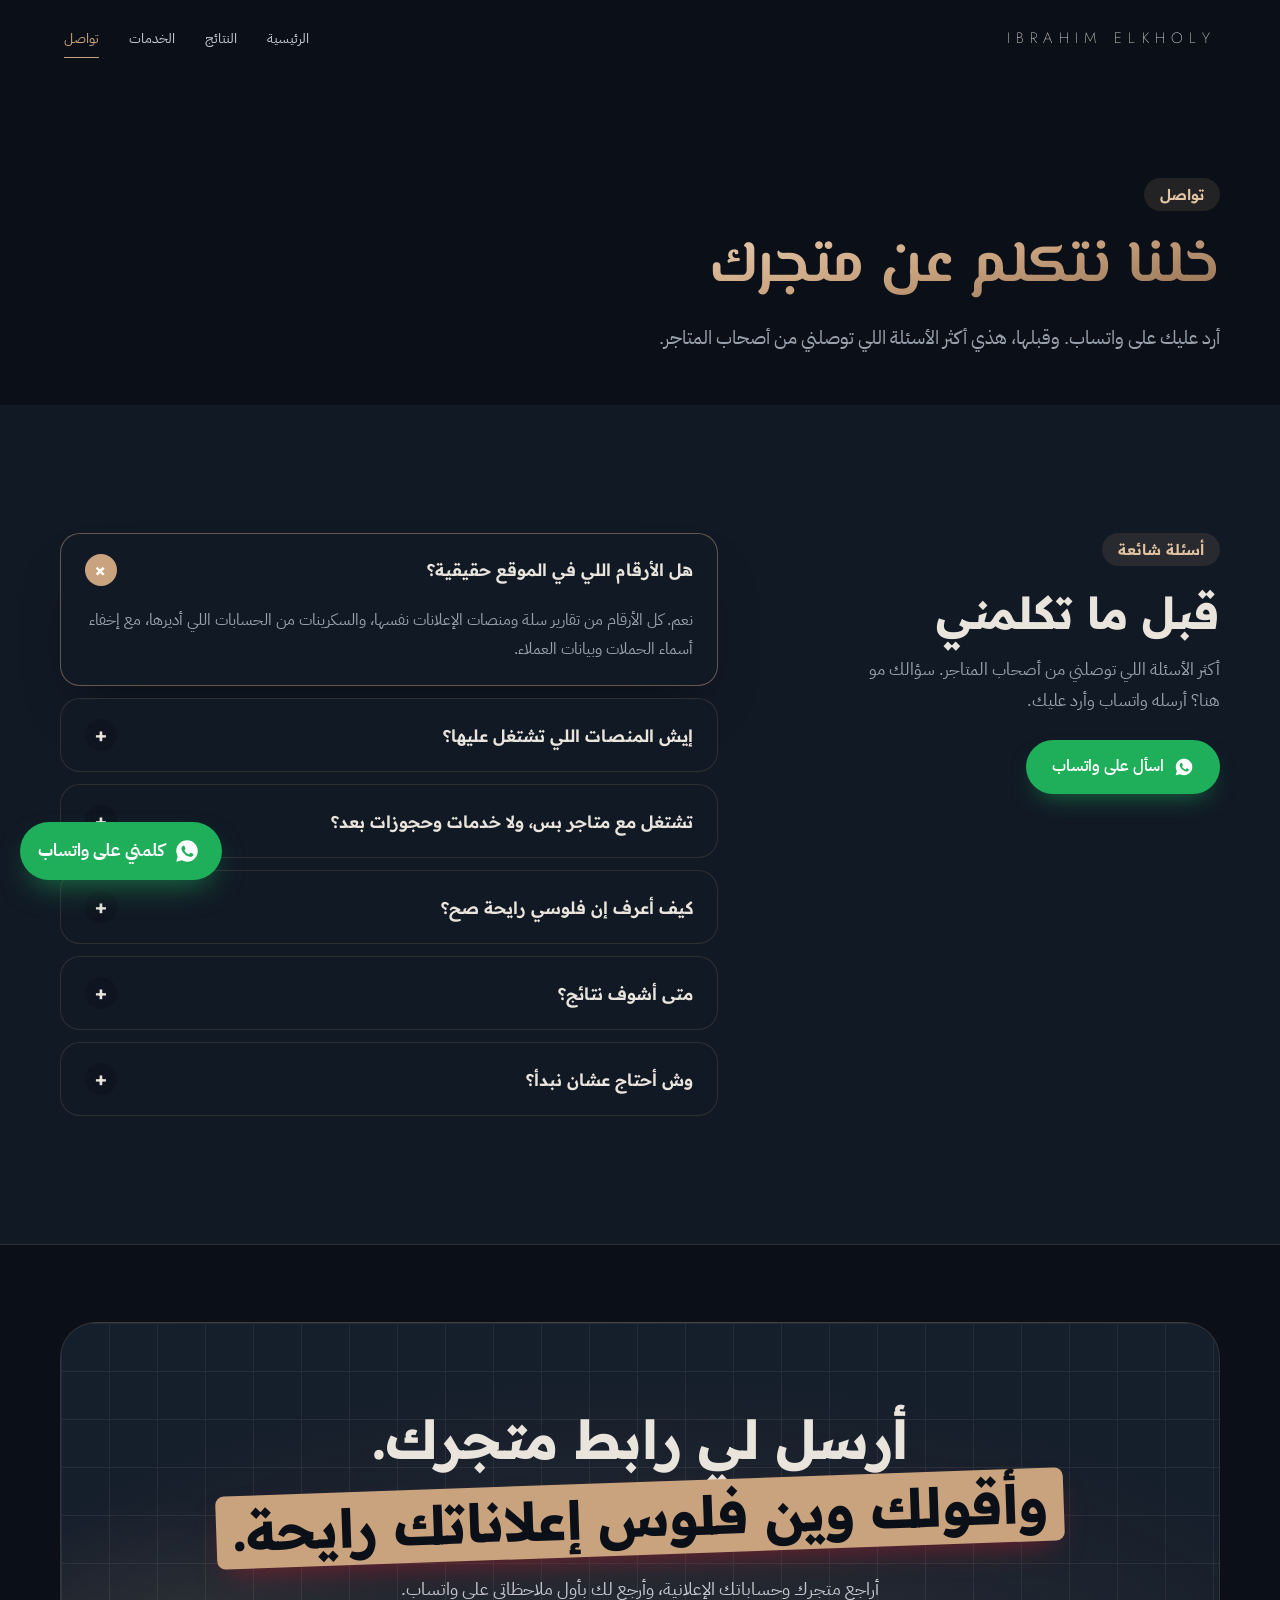
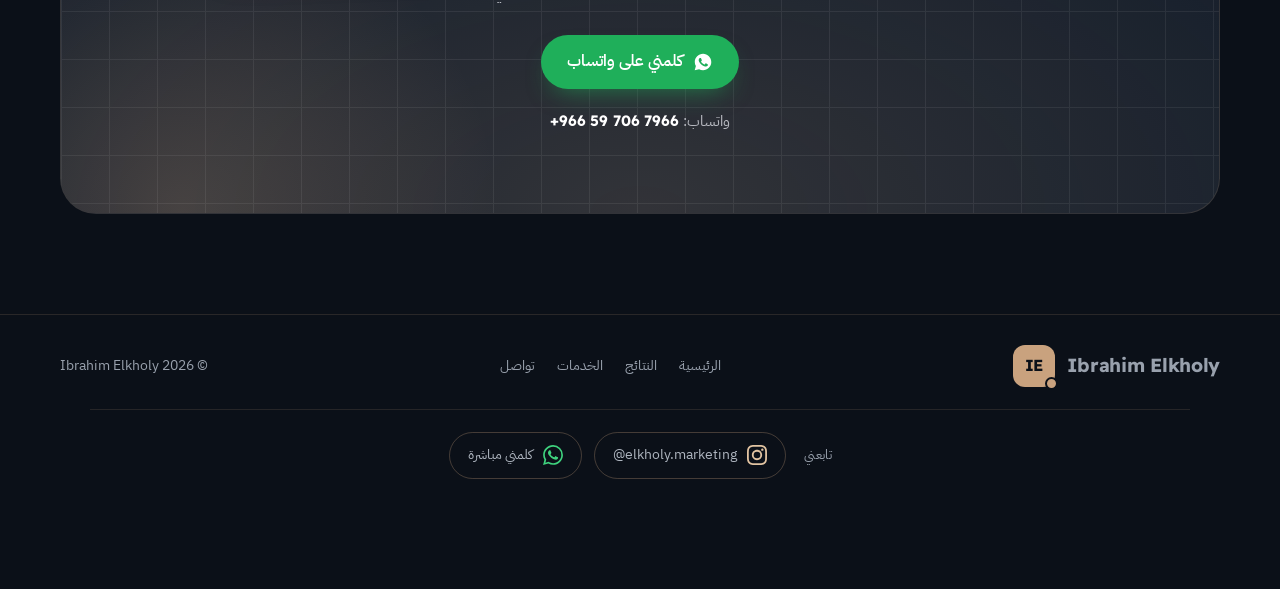
==== contact.html @ 6a3c7918 "Footer: Instagram and WhatsApp icons linking to accounts Co-Authored-By: Claude Opus 5.5 <noreply@an" ====
<!DOCTYPE html>
<html lang="ar" dir="rtl">
<head>
<meta charset="UTF-8">
<meta name="viewport" content="width=device-width, initial-scale=1">
<title>تواصل مع إبراهيم الخولي | مراجعة مجانية لإعلانات متجرك</title>
<meta name="description" content="أرسل رابط متجرك على واتساب، وأرجع لك بمراجعة صريحة لحساباتك الإعلانية: وين فلوسك رايحة ووين الفرصة.">

<link rel="canonical" href="https://www.ibrahimelkholy.com/contact">
<meta property="og:url" content="https://www.ibrahimelkholy.com/contact">
<meta property="og:type" content="website">
<meta property="og:locale" content="ar_SA">
<meta property="og:title" content="تواصل مع إبراهيم الخولي | مراجعة مجانية لإعلانات متجرك">
<meta property="og:description" content="أرسل رابط متجرك على واتساب، وأرجع لك بمراجعة صريحة لحساباتك الإعلانية: وين فلوسك رايحة ووين الفرصة.">
<meta property="og:image" content="https://www.ibrahimelkholy.com/img/og.jpg">
<meta property="og:image:width" content="1200">
<meta property="og:image:height" content="630">
<meta property="og:site_name" content="Ibrahim Elkholy">
<meta name="twitter:card" content="summary_large_image">
<meta name="twitter:image" content="https://www.ibrahimelkholy.com/img/og.jpg">
<script type="application/ld+json">{"@context": "https://schema.org", "@graph": [{"@type": "Person", "@id": "https://www.ibrahimelkholy.com/#person", "name": "إبراهيم الخولي", "alternateName": "Ibrahim Elkholy", "jobTitle": "Growth Director · Media Buyer", "sameAs": ["https://www.instagram.com/elkholy.marketing/"], "url": "https://www.ibrahimelkholy.com/", "image": "https://www.ibrahimelkholy.com/img/og.jpg", "knowsAbout": ["إعلانات سناب شات", "إعلانات جوجل", "إعلانات تيك توك", "إعلانات ميتا", "متاجر سلة", "التجارة الإلكترونية", "ميديا باينج"]}, {"@type": "ProfessionalService", "@id": "https://www.ibrahimelkholy.com/#service", "name": "Ibrahim Elkholy — إدارة إعلانات المتاجر", "url": "https://www.ibrahimelkholy.com/", "image": "https://www.ibrahimelkholy.com/img/og.jpg", "description": "إدارة إعلانات متاجر سلة والمتاجر السعودية على سناب وجوجل وتيك توك وميتا بهدف مبيعات حقيقية.", "areaServed": {"@type": "Country", "name": "Saudi Arabia"}, "founder": {"@id": "https://www.ibrahimelkholy.com/#person"}, "telephone": "+966597067966", "inLanguage": "ar", "hasOfferCatalog": {"@type": "OfferCatalog", "name": "الخدمات", "itemListElement": [{"@type": "Offer", "itemOffered": {"@type": "Service", "name": "إدارة الحملات الإعلانية"}}, {"@type": "Offer", "itemOffered": {"@type": "Service", "name": "صناعة محتوى إعلاني"}}, {"@type": "Offer", "itemOffered": {"@type": "Service", "name": "تتبع وتقارير أسبوعية"}}, {"@type": "Offer", "itemOffered": {"@type": "Service", "name": "متابعة طلبات متجر سلة"}}, {"@type": "Offer", "itemOffered": {"@type": "Service", "name": "CRM وتكرار الشراء"}}]}}]}</script>
<meta name="theme-color" content="#0B1018">
<link rel="icon" href="data:image/svg+xml,%3Csvg xmlns=%27http://www.w3.org/2000/svg%27 viewBox=%270 0 64 64%27%3E%3Crect width=%2764%27 height=%2764%27 rx=%2716%27 fill=%27%23121318%27/%3E%3Ctext x=%2732%27 y=%2742%27 font-family=%27Arial%27 font-weight=%27700%27 font-size=%2728%27 fill=%27%23fff%27 text-anchor=%27middle%27%3EIE%3C/text%3E%3Ccircle cx=%2752%27 cy=%2752%27 r=%276%27 fill=%27%23A61E2B%27/%3E%3C/svg%3E">

<link rel="preconnect" href="https://fonts.googleapis.com">
<link rel="preconnect" href="https://fonts.gstatic.com" crossorigin>
<link href="https://fonts.googleapis.com/css2?family=Jost:wght@200;300&family=El+Messiri:wght@600;700&family=Readex+Pro:wght@400;500;600;700&family=IBM+Plex+Sans+Arabic:wght@400;500;600;700&display=swap" rel="stylesheet">
<link rel="stylesheet" href="assets/site.css?v=3">
<link rel="stylesheet" href="assets/dark.css?v=10">
</head>
<body data-page="contact">
<header id="top">
 <a class="logo" href="index.html"><span class="full">IBRAHIM ELKHOLY</span><span class="short">IE</span></a>
 <nav><a href="index.html">الرئيسية</a><a href="results.html">النتائج</a><a href="services.html">الخدمات</a><a href="contact.html" class="on">تواصل</a></nav>
</header>
<main>
<section class="phd"><div class="wrap"><span class="tag">تواصل</span><h1>خلنا نتكلم عن متجرك</h1><p>أرد عليك على واتساب. وقبلها، هذي أكثر الأسئلة اللي توصلني من أصحاب المتاجر.</p></div></section>
<!-- ================= FAQ ================= -->
<section id="faq" class="alt" style="border-top:0">
  <div class="wrap faq">
    <div class="faq-side rv">
      <span class="tag">أسئلة شائعة</span>
      <h2>قبل ما تكلمني</h2>
      <p>أكثر الأسئلة اللي توصلني من أصحاب المتاجر. سؤالك مو هنا؟ أرسله واتساب وأرد عليك.</p>
      <a class="btn btn-wa wa" href="#"><svg viewBox="0 0 24 24" fill="#fff"><use href="#wa-i"/></svg>اسأل على واتساب</a>
    </div>
    <div class="qs rv">
      <details class="q" open><summary>هل الأرقام اللي في الموقع حقيقية؟<i></i></summary><p>نعم. كل الأرقام من تقارير سلة ومنصات الإعلانات نفسها، والسكرينات من الحسابات اللي أديرها، مع إخفاء أسماء الحملات وبيانات العملاء.</p></details>
      <details class="q"><summary>إيش المنصات اللي تشتغل عليها؟<i></i></summary><p>سناب شات، جوجل، تيك توك، وميتا (فيسبوك وإنستقرام)، مع متاجر سلة. وأوزع الميزانية حسب المنصة اللي تجيب مبيعات لمتجرك فعلًا.</p></details>
      <details class="q"><summary>تشتغل مع متاجر بس، ولا خدمات وحجوزات بعد؟<i></i></summary><p>الاثنين. أغلب شغلي متاجر إلكترونية، وعندي تجربة مع مركز خدمات في الدمام نزلت فيه تكلفة الحجز من 118 لـ 42 ريال.</p></details>
      <details class="q"><summary>كيف أعرف إن فلوسي رايحة صح؟<i></i></summary><p>كل أسبوع يوصلك تقرير بالأرقام: الإنفاق، الطلبات، تكلفة الطلب، والـ ROAS من كل منصة، مع التعديلات اللي بنسويها الأسبوع الجاي.</p></details>
      <details class="q"><summary>متى أشوف نتائج؟<i></i></summary><p>أول الأسابيع للاختبار وجمع البيانات، وبعدها نكبّر اللي يجيب مبيعات. ومن أول أسبوع يوصلك تقرير بالأرقام، فتعرف وين وصلنا بدون ما تنتظر.</p></details>
      <details class="q"><summary>وش أحتاج عشان نبدأ؟<i></i></summary><p>رابط متجرك، وصلاحية على حساباتك الإعلانية لو موجودة. أبدأ بتحليل الوضع الحالي، وبعدها خطة بالأرقام قبل ما نصرف ريال.</p></details>
    </div>
  </div>
</section>

<!-- ================= FINAL CTA ================= -->
<section class="final" id="contact">
  <div class="wrap">
    <div class="cta cta1 rv">
      <h2>أرسل لي رابط متجرك.<br><span class="stk">وأقولك وين فلوس إعلاناتك رايحة.</span></h2>
      <p>أراجع متجرك وحساباتك الإعلانية، وأرجع لك بأول ملاحظاتي على واتساب.</p>
      <div class="cta-row"><a class="btn btn-wa wa" href="#"><svg viewBox="0 0 24 24" fill="#fff"><use href="#wa-i"/></svg>كلمني على واتساب</a></div>
      <p class="ph">واتساب: <b class="num" style="color:#fff">+966 59 706 7966</b></p>
    </div>
  </div>
</section>

</main>


<footer>
  <div class="wrap">
    <a href="index.html" class="logo"><span class="mark">IE</span><span class="wm">Ibrahim Elkholy</span></a>
    <nav><a href="index.html">الرئيسية</a><a href="results.html">النتائج</a><a href="services.html">الخدمات</a><a href="contact.html">تواصل</a></nav>
    <span>© <span id="yr"></span> Ibrahim Elkholy</span>
  </div>
  <div class="soc" aria-label="حساباتي على السوشيال ميديا">
  <span class="soc-t">تابعني</span>
  <a href="https://www.instagram.com/elkholy.marketing/" target="_blank" rel="noopener me" aria-label="إنستجرام @elkholy.marketing"><img class="ico" src="img/icons/ig.svg" alt="" width="20" height="20"><span dir="ltr">@elkholy.marketing</span></a>
  <a href="https://wa.me/966597067966" target="_blank" rel="noopener" aria-label="واتساب"><img class="ico" src="img/icons/wa.svg" alt="" width="20" height="20"><span>كلمني مباشرة</span></a>
 </div>
</footer>

<a class="fab wa" href="#" aria-label="كلمني على واتساب"><svg viewBox="0 0 24 24"><use href="#wa-i"/></svg><span>كلمني على واتساب</span></a>
<div class="lb" id="lb" role="dialog" aria-modal="true"><button class="x" id="lbx" aria-label="إغلاق">×</button><img id="lbi" alt=""><p id="lbc"></p></div>

<svg width="0" height="0" style="position:absolute" aria-hidden="true">
  <symbol id="wa-i" viewBox="0 0 24 24"><path d="M12.04 2C6.58 2 2.13 6.45 2.13 11.91c0 1.75.46 3.45 1.32 4.95L2.05 22l5.25-1.38c1.45.79 3.08 1.21 4.74 1.21 5.46 0 9.91-4.45 9.91-9.91C21.95 6.45 17.5 2 12.04 2zm5.8 14.03c-.24.68-1.42 1.3-1.95 1.35-.5.05-.97.23-3.27-.68-2.77-1.09-4.52-3.92-4.66-4.1-.13-.18-1.11-1.48-1.11-2.82 0-1.34.7-2 .95-2.27.25-.27.54-.34.72-.34h.52c.17 0 .39-.06.61.47.24.56.79 1.93.86 2.07.07.14.11.3.02.48-.09.18-.14.3-.27.46-.14.16-.29.36-.41.48-.14.14-.28.29-.12.56.16.27.71 1.17 1.52 1.9 1.05.93 1.93 1.22 2.2 1.36.27.14.43.11.59-.07.16-.18.68-.79.86-1.07.18-.27.36-.23.61-.14.25.09 1.59.75 1.86.89.27.14.45.2.52.32.07.11.07.66-.17 1.33z"/></symbol>
</svg>

<script src="assets/site.js?v=5"></script>
</body>
</html>
---- assets/site.css ----
/* =========================================================
   الهوية — غيّر الألوان من هنا
   ========================================================= */
:root{
  /* ===== هوية Ibrahim Elkholy =====
     3 ألوان بس: أسود حبري + عاجي + نبيتي (للتمييز فقط)
     خطين بس: Readex Pro للعناوين والأرقام · IBM Plex Sans Arabic للنص */
  --ink:#121318;      /* الأسطح الغامقة والنص */
  --ink-2:#2B2D33;
  --bg:#F6F2EC;       /* العاجي: الخلفية الفاتحة */
  --card:#FFFFFF;
  --soft:#EEE8DF;
  --line:#E4DDD3;
  --muted:#6E6A66;
  --wine:#A61E2B;     /* اللون المميز: أزرار، ستيكر، رقم مهم واحد */
  --wine-2:#831722;
  --wine-soft:#F5E6E7;
  --wine-lt:#E5505D;  /* النبيتي على الخلفيات الغامقة */
  --head:"Readex Pro","IBM Plex Sans Arabic",sans-serif;
  --body:"IBM Plex Sans Arabic",system-ui,sans-serif;
  --disp:var(--head);
  --lat:var(--head);
  --max:1240px; --hh:76px;
  --sh:0 1px 2px rgba(18,19,24,.05),0 18px 40px -20px rgba(18,19,24,.18);
}
*{box-sizing:border-box;margin:0;padding:0}
html{scroll-behavior:smooth;-webkit-text-size-adjust:100%;overflow-x:clip}
body{font-family:var(--body);background:var(--bg);color:var(--ink);font-size:16.5px;line-height:1.85;-webkit-font-smoothing:antialiased}
a{color:inherit;text-decoration:none}
button{font:inherit;color:inherit;cursor:pointer;border:0;background:none}
img{max-width:100%;display:block}
:focus-visible{outline:2px solid var(--wine);outline-offset:3px;border-radius:6px}
.wrap{max-width:var(--max);margin-inline:auto;padding-inline:clamp(18px,4vw,40px)}
.num{font-family:var(--lat);font-weight:700;font-variant-numeric:tabular-nums;letter-spacing:-.01em;direction:ltr;unicode-bidi:isolate}
h1,h2,h3,h4{font-family:var(--head);font-weight:700;letter-spacing:-.3px}
section{padding-block:clamp(80px,10vw,128px)}

/* ---- sticker (Malaz) ---- */
.stk{display:inline-block;font-family:var(--head);font-weight:700;background:var(--wine);color:#fff;padding:0 .3em .06em;border-radius:.16em;transform:rotate(-2deg);box-shadow:0 14px 30px -12px rgba(166,30,43,.65);line-height:1.3}
.tag{display:inline-block;font-family:var(--head);font-weight:600;font-size:15px;line-height:1.4;padding:6px 16px;border-radius:999px;background:var(--wine-soft);color:var(--wine);margin-bottom:18px}
.tag.lt{background:rgba(255,255,255,.1);color:#fff}
.sh{display:flex;justify-content:space-between;align-items:end;gap:24px;flex-wrap:wrap;margin-bottom:clamp(36px,5vw,56px)}
.sh h2{font-size:clamp(28px,4vw,50px);line-height:1.3;max-width:760px}
.sh p{color:var(--muted);max-width:420px}

/* reveal */
.rv{opacity:0;transform:translateY(24px);transition:opacity .8s cubic-bezier(.2,.8,.2,1),transform .8s cubic-bezier(.2,.8,.2,1)}
.rv.in{opacity:1;transform:none}
@media(prefers-reduced-motion:reduce){.rv{opacity:1;transform:none;transition:none}}

/* buttons */
.btn{display:inline-flex;align-items:center;justify-content:center;gap:10px;height:54px;padding:0 26px;border-radius:999px;font-weight:600;font-size:16px;white-space:nowrap;transition:transform .2s,background .2s,box-shadow .2s,border-color .2s}
.btn svg{width:20px;height:20px;flex:none}
.btn-wine{background:var(--wine);color:#fff;box-shadow:0 12px 26px -12px rgba(166,30,43,.7)}
.btn-wine:hover{background:var(--wine-2);transform:translateY(-2px)}
.btn-ghost{border:1.5px solid var(--line);background:var(--card)}
.btn-ghost:hover{border-color:var(--ink)}
.btn-light{background:#fff;color:var(--ink)}
.btn-light:hover{transform:translateY(-2px)}

/* ================= HEADER ================= */
.top{position:fixed;inset:0 0 auto;z-index:50;transition:background .3s,border-color .3s;border-bottom:1px solid transparent}
.top.s{background:rgba(247,244,239,.9);backdrop-filter:blur(14px) saturate(1.4);-webkit-backdrop-filter:blur(14px) saturate(1.4);border-bottom-color:var(--line)}
.top .wrap{height:var(--hh);display:flex;align-items:center;justify-content:space-between;gap:16px}
.logo{display:flex;align-items:center;gap:12px;direction:ltr}
.mark{width:42px;height:42px;border-radius:12px;background:var(--ink);color:#fff;display:grid;place-items:center;font-family:var(--lat);font-weight:700;font-size:16px;letter-spacing:-1px;position:relative}
.mark::after{content:"";position:absolute;width:9px;height:9px;border-radius:50%;background:var(--wine);bottom:-3px;right:-3px;border:2.5px solid var(--bg)}
.wm{font-family:var(--lat);font-weight:700;font-size:19px;line-height:1.1;letter-spacing:-.3px}
.wm small{display:block;font-size:10.5px;font-weight:500;letter-spacing:1.6px;color:var(--muted);text-transform:uppercase;margin-top:4px}
.nav{display:flex;gap:4px;font-size:15px;font-weight:500}
.nav a{padding:8px 16px;border-radius:999px;color:var(--ink-2);transition:background .2s}
.nav a:hover{background:var(--soft)}
.top .btn{height:44px;padding:0 18px;font-size:14.5px}
@media(max-width:900px){.nav{display:none}}
@media(max-width:520px){.wm small{display:none}.top .btn span{display:none}.top .btn{width:44px;padding:0}}

/* ================= HERO ================= */
.hero{position:relative;padding-top:clamp(120px,14vw,160px);padding-bottom:clamp(50px,6vw,72px);overflow:hidden}
.hero::before{content:"";position:absolute;inset:0;z-index:-1;background:radial-gradient(600px 400px at 12% 30%,rgba(166,30,43,.10),transparent 70%),radial-gradient(500px 300px at 90% 0%,rgba(20,22,27,.05),transparent 70%)}
.hero::after{content:"";position:absolute;inset:0;z-index:-1;opacity:.55;background-image:linear-gradient(var(--line) 1px,transparent 1px),linear-gradient(90deg,var(--line) 1px,transparent 1px);background-size:56px 56px;-webkit-mask-image:radial-gradient(ellipse 70% 60% at 50% 30%,#000 30%,transparent 75%);mask-image:radial-gradient(ellipse 70% 60% at 50% 30%,#000 30%,transparent 75%)}
.hgrid{display:grid;grid-template-columns:1.05fr .95fr;gap:clamp(30px,5vw,64px);align-items:center}
@media(max-width:980px){.hgrid{grid-template-columns:1fr}}
.badge{display:inline-flex;align-items:center;gap:10px;padding:7px 16px 7px 12px;border-radius:999px;background:var(--card);border:1px solid var(--line);font-size:14px;font-weight:600;box-shadow:var(--sh)}
.pulse{width:9px;height:9px;border-radius:50%;background:var(--wine);position:relative}
.pulse::after{content:"";position:absolute;inset:-4px;border-radius:50%;background:var(--wine);opacity:.35;animation:pl 1.8s ease-out infinite}
@keyframes pl{from{transform:scale(.5);opacity:.5}to{transform:scale(1.9);opacity:0}}
.hero h1{font-size:clamp(36px,5.4vw,68px);line-height:1.4;margin-top:24px}
.hero h1 .stk{margin:.08em 0}
.lead{font-size:clamp(17px,1.5vw,19px);color:var(--muted);max-width:560px;margin-top:22px}
.lead b{color:var(--ink);font-weight:600}
.cta-row{display:flex;gap:12px;flex-wrap:wrap;margin-top:32px}
.work{display:flex;align-items:center;gap:10px;flex-wrap:wrap;margin-top:30px}
.work > span{font-size:12px;font-weight:700;letter-spacing:1.5px;color:var(--muted)}
.chip{display:inline-flex;align-items:center;gap:8px;padding:5px 12px 5px 6px;border-radius:999px;background:var(--card);border:1px solid var(--line);font-size:13.5px;font-weight:600}
.chip i{width:26px;height:26px;border-radius:50%;display:grid;place-items:center;background:var(--soft);color:var(--ink)}
.hb .chip i{background:rgba(255,255,255,.12);color:#fff}
.chip svg{width:14px;height:14px}

/* hero dashboard */
.dash{position:relative;background:var(--card);border:1px solid var(--line);border-radius:28px;padding:24px;box-shadow:0 40px 80px -40px rgba(20,22,27,.35),0 1px 2px rgba(20,22,27,.05)}
.dash-h{display:flex;justify-content:space-between;align-items:center;gap:10px;margin-bottom:18px}
.dash-h b{font-family:var(--head);font-size:15px;font-weight:600}
.dash-h small{display:block;font-size:12.5px;color:var(--muted);font-weight:400}
.dots{display:flex;gap:6px}.dots i{width:9px;height:9px;border-radius:50%;background:var(--soft)}
.dash-big{display:flex;align-items:baseline;gap:10px;flex-wrap:wrap;margin-bottom:8px}
.dash-big .num{font-size:clamp(38px,4.6vw,54px);font-weight:700;line-height:1}
.dash-big .up{font-size:13px;font-weight:700;color:var(--wine);background:var(--wine-soft);padding:3px 10px;border-radius:999px}
.dash-sub{font-size:13px;color:var(--muted)}
.ybars{display:flex;align-items:flex-end;gap:clamp(6px,1.4vw,14px);height:220px;margin-top:22px;direction:ltr;border-bottom:1px solid var(--line)}
.yb{flex:1;height:100%;display:flex;flex-direction:column;justify-content:flex-end;align-items:center;gap:6px;min-width:0}
.yb .v{font-family:var(--lat);font-size:12px;font-weight:700;color:var(--ink-2)}
.yb .bar{width:100%;max-width:46px;border-radius:9px 9px 3px 3px;background:linear-gradient(180deg,#D9D2C7,#E8E3DA);height:calc((100% - 26px) * var(--h,0));flex:none;transition:height 1.3s cubic-bezier(.2,.8,.2,1)}
.yb.hi .bar{background:linear-gradient(180deg,var(--wine),var(--wine-2))}
.yb.hi .v{color:var(--wine)}
.yb.cur .bar{background:repeating-linear-gradient(135deg,#1F2229 0 6px,#2E323B 6px 12px)}
.ylab{display:flex;gap:clamp(6px,1.4vw,14px);direction:ltr;margin-top:8px}
.ylab span{flex:1;text-align:center;font-family:var(--lat);font-size:12px;color:var(--muted)}
.dash-note{font-size:11.5px;color:var(--muted);margin-top:10px}
.float{position:absolute;background:var(--card);border:1px solid var(--line);border-radius:16px;padding:12px 16px;box-shadow:var(--sh);display:flex;align-items:center;gap:12px;white-space:nowrap}
.float .fi{width:38px;height:38px;border-radius:11px;display:grid;place-items:center;flex:none}
.float b{display:block;font-family:var(--lat);font-size:18px;line-height:1.2;direction:ltr;text-align:right}
.float small{display:block;font-size:12px;color:var(--muted);line-height:1.3}
.f1{top:-22px;left:-26px}.f2{bottom:-44px;right:-22px}
@media(prefers-reduced-motion:no-preference){.f1{animation:fl 6s ease-in-out infinite}.f2{animation:fl 6s 3s ease-in-out infinite}}
@keyframes fl{50%{transform:translateY(-8px)}}
@media(max-width:980px){.f1{left:10px}.f2{right:10px}.hgrid > div:last-child{margin-top:34px;margin-bottom:30px}}
@media(max-width:520px){.float{padding:9px 12px}.float b{font-size:15px}.float .fi{width:32px;height:32px}.f1{top:-30px}}



/* ================= HEADER: floating capsule ================= */
.top{position:fixed;inset:14px 0 auto;z-index:50;padding-inline:clamp(12px,3vw,24px);background:none!important;border:0!important;backdrop-filter:none!important;-webkit-backdrop-filter:none!important;pointer-events:none}
.pnav{pointer-events:auto;max-width:1040px;margin-inline:auto;height:58px;display:flex;align-items:center;justify-content:space-between;gap:12px;padding:0 8px 0 10px;padding-inline-start:16px;border-radius:999px;background:rgba(255,255,255,.78);border:1px solid rgba(228,221,211,.9);backdrop-filter:blur(16px) saturate(1.5);-webkit-backdrop-filter:blur(16px) saturate(1.5);box-shadow:0 1px 2px rgba(18,19,24,.04);transition:box-shadow .3s,background .3s}
.top.s .pnav{background:rgba(255,255,255,.92);box-shadow:0 14px 34px -18px rgba(18,19,24,.28)}
.pnav .mark{width:34px;height:34px;border-radius:10px;font-size:13px}
.pnav .mark::after{width:8px;height:8px;border-color:#fff}
.pnav .wm{font-size:16px}
.pnav .nav{display:flex;gap:2px;font-size:14.5px;font-weight:500;position:relative}
.pnav .nav a{padding:7px 14px;border-radius:999px;color:var(--muted);transition:color .2s,background .2s}
.pnav .nav a:hover{color:var(--ink);background:var(--soft)}
.pnav .nav a.on{color:var(--ink);background:var(--soft)}
.pcta{display:inline-flex;align-items:center;gap:8px;height:42px;padding:0 18px;border-radius:999px;background:var(--ink);color:#fff;font-weight:600;font-size:14.5px;white-space:nowrap;transition:background .2s,transform .2s}
.pcta:hover{background:var(--wine);transform:translateY(-1px)}
.pcta svg{width:18px;height:18px}
@media(max-width:860px){.pnav .nav{display:none}}
@media(max-width:520px){.pnav{height:54px}.pcta span{display:none}.pcta{width:42px;padding:0;justify-content:center}}

/* ================= HERO v7 (proof visual) ================= */
.hx{position:relative;padding-top:calc(var(--hh) + clamp(44px,6vw,84px));padding-bottom:clamp(60px,7vw,90px);overflow:hidden;border-bottom:1px solid var(--line)}
.hx::before{content:"";position:absolute;width:900px;height:900px;border-radius:50%;background:radial-gradient(circle,rgba(166,30,43,.10),transparent 62%);left:-320px;top:-260px;z-index:-1;pointer-events:none}
.hx::after{content:"";position:absolute;inset:0;z-index:-1;opacity:.5;background-image:linear-gradient(var(--line) 1px,transparent 1px),linear-gradient(90deg,var(--line) 1px,transparent 1px);background-size:64px 64px;-webkit-mask-image:radial-gradient(ellipse 60% 55% at 70% 35%,#000 20%,transparent 75%);mask-image:radial-gradient(ellipse 60% 55% at 70% 35%,#000 20%,transparent 75%)}
.hgr{display:grid;grid-template-columns:1.08fr .92fr;gap:clamp(30px,5vw,70px);align-items:center}
@media(max-width:980px){.hgr{grid-template-columns:1fr}}
.hp{display:inline-flex;align-items:center;gap:10px;padding:7px 14px 7px 10px;border-radius:999px;background:var(--card);border:1px solid var(--line);font-size:13.5px;font-weight:600;color:#55585F}
.hx h1{font-size:clamp(34px,4.2vw,56px);line-height:1.22;margin-top:22px;letter-spacing:-1px}
.hx h1 .hl{white-space:nowrap;color:var(--wine);background:linear-gradient(180deg,transparent 64%,rgba(166,30,43,.14) 64%);padding-inline:.06em}
.hld{color:#55585F;font-size:clamp(17px,1.5vw,19px);max-width:540px;margin-top:20px}
.hct{display:flex;gap:12px;flex-wrap:wrap;margin-top:30px}
.hk{display:grid;grid-template-columns:repeat(3,auto);gap:clamp(20px,3vw,40px);margin-top:42px;padding-top:26px;border-top:1px solid var(--line);width:fit-content}
.hk b{display:block;font-size:clamp(26px,2.8vw,36px);line-height:1.1}
.hk > div > span{font-size:13px;color:var(--muted)}
.hk b span{font-size:inherit;color:inherit}
.hk .w{color:var(--wine)}
@media(max-width:520px){.hk{grid-template-columns:repeat(3,1fr);width:100%;gap:12px}.hx h1 .hl{white-space:normal}}
.hst{position:relative;height:540px}
.hcd{position:absolute;background:var(--card);border:1px solid #D9D1C4;border-radius:18px;overflow:hidden;box-shadow:0 30px 60px -30px rgba(21,22,27,.35)}
.hcd .bar{height:30px;display:flex;align-items:center;gap:6px;padding-inline:12px;background:var(--soft);border-bottom:1px solid var(--line)}
.hcd .bar i{width:8px;height:8px;border-radius:50%;background:#D9D1C4}
.hcd .bar span{margin-inline-start:auto;font-size:11px;color:var(--muted);direction:ltr}
.hc1{top:30px;left:0;width:78%;transform:rotate(-3deg)}
.hc1 img{width:100%;aspect-ratio:16/10;object-fit:cover;object-position:top}
.hph{position:absolute;right:2%;top:90px;width:42%;border-radius:34px;background:#15161B;padding:8px;box-shadow:0 40px 70px -30px rgba(21,22,27,.5);transform:rotate(4deg)}
.hph img{border-radius:26px;width:100%;aspect-ratio:9/16;object-fit:cover;object-position:top}
.hch{position:absolute;display:flex;align-items:center;gap:12px;padding:12px 16px;border-radius:16px;background:rgba(255,255,255,.92);border:1px solid var(--line);backdrop-filter:blur(10px);-webkit-backdrop-filter:blur(10px);box-shadow:0 20px 40px -20px rgba(21,22,27,.3);white-space:nowrap;z-index:2}
.hch .ic{width:36px;height:36px;border-radius:10px;display:grid;place-items:center;background:var(--wine)}
.hch .ic svg{width:18px;height:18px}
.hch b{display:block;font-size:19px;line-height:1.15;text-align:right}
.hch small{display:block;font-size:12px;color:var(--muted)}
.hk1{left:-10px;bottom:70px}.hk2{right:-6px;top:14px}
@media(prefers-reduced-motion:no-preference){.hk1{animation:fl 6s ease-in-out infinite}.hk2{animation:fl 6s 3s ease-in-out infinite}}
@media(max-width:980px){.hst{height:460px;max-width:560px;margin-inline:auto;width:100%}}
@media(max-width:520px){.hst{height:380px}.hch{padding:9px 12px}.hch b{font-size:16px}.hk1{left:0;bottom:30px}.hk2{right:0}}

/* ================= HERO (minimal, unused) ================= */
.hm{padding-top:calc(var(--hh) + clamp(70px,10vw,130px));padding-bottom:clamp(60px,8vw,100px);text-align:center;border-bottom:1px solid var(--line)}
.hm .wrap{display:flex;flex-direction:column;align-items:center}
.hm-eye{display:inline-flex;align-items:center;gap:10px;font-size:13.5px;font-weight:600;color:var(--muted);letter-spacing:.3px}
.hm h1{font-size:clamp(40px,6.6vw,92px);line-height:1.32;margin-top:26px;letter-spacing:-1.5px;max-width:1000px}
.hm h1 .stk{margin:.06em 0}
.hm .lead{margin-inline:auto;max-width:600px;margin-top:26px}
.hm .cta-row{justify-content:center;margin-top:34px}
.hm-stats{display:flex;justify-content:center;margin-top:clamp(56px,7vw,84px);border-top:1px solid var(--line);padding-top:28px;width:100%;max-width:820px}
.hm-stats div{flex:1;display:flex;flex-direction:column;gap:2px}
.hm-stats div + div{border-inline-start:1px solid var(--line)}
.hm-stats b{font-size:clamp(24px,2.6vw,34px);line-height:1.2}
.hm-stats span{font-size:13px;color:var(--muted)}
@media(max-width:560px){.hm-stats{flex-wrap:wrap}.hm-stats div{flex:0 0 50%;padding-block:10px}.hm-stats div:nth-child(3){border-inline-start:0}}

/* ================= HERO BANNER (v3, unused) ================= */
.hb{position:relative;min-height:min(100vh,860px);display:flex;align-items:center;background:var(--ink);color:#fff;overflow:hidden;padding-top:calc(var(--hh) + 30px);padding-bottom:110px}
.hb-bg{position:absolute;inset:0;z-index:0}
.hb-bg img{width:100%;height:100%;object-fit:cover;object-position:left center;filter:grayscale(.75) brightness(.78) contrast(1.08);transform:scale(1.04);animation:kb 18s ease-in-out infinite alternate}
@keyframes kb{to{transform:scale(1.08)}}
@media(prefers-reduced-motion:reduce){.hb-bg img{animation:none}}
.hb-bg::before{content:"";position:absolute;inset:0;z-index:1;background:radial-gradient(60% 80% at 15% 40%,rgba(166,30,43,.35),transparent 70%);mix-blend-mode:screen}
.hb-bg::after{content:"";z-index:1;position:absolute;inset:0;background:linear-gradient(to left,rgba(18,19,24,.9) 0%,rgba(18,19,24,.7) 32%,rgba(18,19,24,.15) 58%,rgba(18,19,24,0) 75%),linear-gradient(to top,#121318 0%,rgba(18,19,24,0) 30%)}
.hb .wrap{position:relative;z-index:1;width:100%}
.hb-in{max-width:640px}
.hook{display:inline-flex;align-items:center;gap:10px;padding:8px 16px 8px 12px;border-radius:999px;background:rgba(255,255,255,.08);border:1px solid rgba(255,255,255,.16);font-size:14.5px;font-weight:600;backdrop-filter:blur(8px);-webkit-backdrop-filter:blur(8px)}
.hook i{width:22px;height:22px;border-radius:50%;background:var(--wine);display:grid;place-items:center;font-style:normal;font-size:13px}
.hb h1{font-size:clamp(38px,5.6vw,74px);line-height:1.38;margin-top:22px}

.hb .lead{color:#C9CCD3;max-width:560px}
.hb .lead b{color:#fff}
.hb .btn-ghost{background:rgba(255,255,255,.06);border-color:rgba(255,255,255,.25);color:#fff;backdrop-filter:blur(6px)}
.hb .btn-ghost:hover{border-color:#fff}
.hb .work > span{color:#9EA2AB}
.hb .chip{background:rgba(255,255,255,.07);border-color:rgba(255,255,255,.14);color:#fff}
.glass{position:absolute;z-index:1;display:flex;align-items:center;gap:12px;padding:12px 16px;border-radius:16px;background:rgba(255,255,255,.1);border:1px solid rgba(255,255,255,.2);backdrop-filter:blur(12px);-webkit-backdrop-filter:blur(12px);box-shadow:0 20px 40px -20px rgba(0,0,0,.6);white-space:nowrap}
.glass .fi{width:38px;height:38px;border-radius:11px;display:grid;place-items:center;flex:none}
.glass b{display:block;font-family:var(--lat);font-size:20px;line-height:1.2;direction:ltr;text-align:right}
.glass small{display:block;font-size:12px;color:#C9CCD3;line-height:1.3}
.g1{left:29%;top:24%}.g2{left:25%;bottom:20%}
@media(prefers-reduced-motion:no-preference){.g1{animation:fl 6s ease-in-out infinite}.g2{animation:fl 6s 3s ease-in-out infinite}}
.scrollcue{position:absolute;bottom:26px;left:50%;transform:translateX(-50%);z-index:1;font-size:12px;letter-spacing:2px;color:#9EA2AB;display:flex;flex-direction:column;align-items:center;gap:8px}
.scrollcue span{width:22px;height:36px;border:1.5px solid rgba(255,255,255,.35);border-radius:12px;position:relative}
.scrollcue span::after{content:"";position:absolute;top:7px;left:50%;width:3px;height:7px;border-radius:2px;background:#fff;transform:translateX(-50%);animation:cue 1.8s ease-in-out infinite}
@keyframes cue{50%{transform:translate(-50%,9px);opacity:.3}}
@media(max-width:1100px){.glass{display:none}}
@media(max-width:760px){
  .hb{min-height:auto;padding-top:calc(var(--hh) + 250px);padding-bottom:70px;align-items:flex-end}
  .hb-bg img{object-position:14% center;height:420px;animation:none;transform:none}
  .hb-bg::after{background:linear-gradient(to top,#121318 45%,rgba(18,19,24,.55) 70%,rgba(18,19,24,.15) 100%)}
  .scrollcue{display:none}
}


/* ================= WHY ME + FIT ================= */
.why{display:grid;grid-template-columns:repeat(4,1fr);gap:16px}
@media(max-width:980px){.why{grid-template-columns:1fr 1fr}}
@media(max-width:560px){.why{grid-template-columns:1fr}}
.wcard{padding:28px;border-radius:24px;background:var(--card);border:1px solid var(--line);position:relative;overflow:hidden}
.wcard .wi{width:50px;height:50px;border-radius:14px;display:grid;place-items:center;background:var(--wine-soft);margin-bottom:18px}
.wcard .wi svg{width:24px;height:24px;stroke:var(--wine);fill:none;stroke-width:1.8;stroke-linecap:round;stroke-linejoin:round}
.wcard h3{font-size:19px;margin-bottom:6px}
.wcard p{color:var(--muted);font-size:15px}
.fit{margin-top:22px;border-radius:32px;background:var(--ink);color:#fff;padding:clamp(30px,5vw,60px);display:grid;grid-template-columns:1fr 1.1fr;gap:clamp(24px,5vw,60px);align-items:center;position:relative;overflow:hidden}
.fit::before{content:"";position:absolute;width:460px;height:460px;border-radius:50%;background:radial-gradient(circle,rgba(166,30,43,.45),transparent 65%);right:-160px;top:-200px}
.fit > *{position:relative}
.fit h3{font-family:var(--head);font-weight:700;font-size:clamp(28px,3.2vw,44px);line-height:1.4}
.fit h3 em{font-style:normal;color:var(--wine-lt)}
.fit .q-note{color:#A9ADB6;margin-top:14px;font-size:15px}
.fit ul{list-style:none;display:grid;gap:12px}
.fit li{display:flex;gap:14px;align-items:flex-start;padding:16px 18px;border-radius:16px;background:rgba(255,255,255,.06);border:1px solid rgba(255,255,255,.1);font-size:15.5px}
.fit li::before{content:"✓";flex:none;width:26px;height:26px;border-radius:50%;background:var(--wine);display:grid;place-items:center;font-size:13px;font-weight:700;margin-top:1px}
@media(max-width:900px){.fit{grid-template-columns:1fr}}
.closer{margin-top:40px;text-align:center;font-family:var(--head);font-weight:600;font-size:clamp(20px,2.3vw,28px);line-height:1.5;color:var(--ink-2)}
.closer span{color:var(--wine)}
.alt .closer{color:var(--ink-2)}
/* chapter 1 mini dash */
.mdash{background:var(--bg);border:1px solid var(--line);border-radius:20px;padding:18px 18px 12px;margin-bottom:14px}
.mdash .dash-h{margin-bottom:6px}
.mdash .ybars{height:170px;margin-top:10px}
.collage.mini{grid-template-columns:1fr 1fr}
.collage.mini button{aspect-ratio:16/10}

/* ================= PROOF MARQUEE (In General) ================= */
.mq{direction:ltr;padding-block:28px 34px;overflow:hidden;border-block:1px solid var(--line);background:var(--card)}
.mq-h{display:flex;justify-content:center;align-items:center;gap:10px;font-size:13px;font-weight:700;letter-spacing:1.4px;color:var(--wine);margin-bottom:18px}
.mq-h::before,.mq-h::after{content:"";width:36px;height:1px;background:var(--wine);opacity:.5}
.mq-box{position:relative}
.track{display:flex;gap:16px;direction:ltr;overflow-x:auto;scrollbar-width:none;padding:6px clamp(18px,4vw,40px) 10px}
.track::-webkit-scrollbar{display:none}
.mq-btn{position:absolute;top:50%;transform:translateY(-50%);z-index:2;width:46px;height:46px;border-radius:50%;background:#fff;border:1px solid var(--line);box-shadow:0 10px 24px -12px rgba(18,19,24,.35);display:grid;place-items:center;transition:background .2s,border-color .2s}
.mq-btn svg{width:20px;height:20px;fill:none;stroke:var(--ink);stroke-width:2.2;stroke-linecap:round;stroke-linejoin:round}
.mq-btn:hover{background:var(--wine);border-color:var(--wine)}
.mq-btn:hover svg{stroke:#fff}
.mq-btn.prev{right:clamp(10px,2vw,24px)}
.mq-btn.next{left:clamp(10px,2vw,24px)}
@media(max-width:600px){.mq-btn{width:38px;height:38px}}
@keyframes mq{to{transform:translateX(-50%)}}
@media(prefers-reduced-motion:reduce){.track{animation:none}}
.track button{height:150px;border-radius:14px;overflow:hidden;border:1px solid var(--line);background:#fff;flex:none;cursor:zoom-in;transition:transform .25s}
.track button:hover{transform:translateY(-4px) rotate(-1deg)}
.track img{height:100%;width:auto;filter:grayscale(1) contrast(1.05);opacity:.85;transition:filter .3s,opacity .3s}
.track button:hover img{filter:none;opacity:1}
@media(max-width:600px){.track button{height:110px}}

/* ================= KPI BAND ================= */
.band{background:var(--ink);color:#fff;padding-block:clamp(56px,7vw,84px);position:relative;overflow:hidden}
.band::before{content:"";position:absolute;width:520px;height:520px;border-radius:50%;background:radial-gradient(circle,rgba(166,30,43,.35),transparent 65%);top:-260px;left:-120px}
.band .wrap{position:relative}
.band-h{display:flex;justify-content:space-between;align-items:end;gap:20px;flex-wrap:wrap;margin-bottom:36px}
.band-h h2{font-size:clamp(22px,2.6vw,30px);font-weight:600}
.band-h p{color:#A9ADB6;font-size:14px;max-width:480px}
.kpis{display:grid;grid-template-columns:repeat(4,1fr);border:1px solid rgba(255,255,255,.12);border-radius:24px;overflow:hidden}
.kpis > div{padding:clamp(22px,3vw,34px);position:relative}
.kpis > div + div{border-inline-start:1px solid rgba(255,255,255,.12)}
.kpis .num{font-size:clamp(34px,4.4vw,56px);font-weight:700;line-height:1;display:block;text-align:right}
.kpis .num small{font-size:.38em;font-weight:600;color:#A9ADB6;margin-inline-start:6px}
.kpis .lbl{display:block;margin-top:12px;font-size:15px;color:#D5D7DC;font-weight:500}
.kpis .lbl small{display:block;font-size:12.5px;color:#8E929B;font-weight:400}
.kpis > div:first-child::before{content:"";position:absolute;top:0;inset-inline:clamp(22px,3vw,34px);height:3px;background:var(--wine);border-radius:0 0 3px 3px}
@media(max-width:860px){.kpis{grid-template-columns:1fr 1fr}.kpis > div:nth-child(3){border-inline-start:0}.kpis > div:nth-child(n+3){border-top:1px solid rgba(255,255,255,.12)}}
@media(max-width:520px){.kpis .num small{display:block;margin:6px 0 0;font-size:13px}}

/* ================= STACKED CHAPTERS (In General) ================= */
#results{padding-bottom:40px}
.chaps{position:relative}
.chap{position:sticky;top:calc(var(--hh) + 14px);border-radius:34px;padding:clamp(28px,4vw,52px);margin-bottom:28px;box-shadow:0 -24px 50px -30px rgba(20,22,27,.35);overflow:hidden;transform-origin:center top}
.chap.c1{background:var(--card);border:1px solid var(--line)}
.chap.c2{background:var(--ink);color:#fff}
.chap.c3{background:var(--card);border:1px solid var(--line)}
.chap.c4{background:var(--ink);color:#fff}
.cgrid{display:grid;grid-template-columns:1.1fr 1fr;gap:clamp(24px,4vw,56px);align-items:center}
@media(max-width:980px){.cgrid{grid-template-columns:1fr}}
.c-lbl{display:flex;align-items:center;gap:10px;font-size:12.5px;font-weight:700;letter-spacing:1.4px;opacity:.75;margin-bottom:14px}
.c-lbl b{font-family:var(--lat)}
.chap h3{font-family:var(--head);font-weight:700;font-size:clamp(32px,3.8vw,54px);line-height:1.3;letter-spacing:-.5px}
.chap h3 .num{color:var(--wine)}
.chap.c2 h3 .num,.chap.c4 h3 .num{color:var(--wine-lt)}
.chap .c-sub{font-size:16.5px;margin-top:14px;max-width:560px;opacity:.8}
.c3col{display:grid;grid-template-columns:repeat(3,1fr);gap:18px;margin-top:24px;padding-top:20px;border-top:1px solid currentColor;border-color:rgba(127,127,127,.25)}
.c3col h5{font-family:var(--head);font-size:13px;font-weight:700;letter-spacing:.5px;margin-bottom:4px}
.c3col p{font-size:13.5px;line-height:1.7;opacity:.75}
@media(max-width:640px){.c3col{grid-template-columns:1fr;gap:12px}}
.ckpi{display:grid;grid-template-columns:repeat(4,1fr);gap:10px;margin-top:24px}
.ckpi div{border-radius:16px;padding:14px 16px;background:rgba(127,127,127,.09)}
.chap.c1 .ckpi div,.chap.c3 .ckpi div{background:var(--bg)}
.ckpi .num{display:block;text-align:right;font-size:clamp(22px,2.2vw,30px);font-weight:700;line-height:1.15}
.ckpi .num small{font-size:.5em;font-weight:600;opacity:.65;margin-inline-start:3px}
.ckpi span{display:block;font-size:12.5px;opacity:.7;margin-top:4px;line-height:1.4}
.ckpi div:first-child .num{color:var(--wine)}
.chap.c2 .ckpi div:first-child .num,.chap.c4 .ckpi div:first-child .num{color:var(--wine-lt)}
@media(max-width:640px){.ckpi{grid-template-columns:1fr 1fr}}
.collage{display:grid;grid-template-columns:1fr 1fr;gap:14px}
.collage.one{grid-template-columns:1fr}
.collage button{border-radius:18px;overflow:hidden;background:#fff;aspect-ratio:4/3;cursor:zoom-in;box-shadow:0 18px 30px -18px rgba(0,0,0,.45);transition:transform .3s;border:1px solid rgba(0,0,0,.06)}
.collage button:nth-child(odd){transform:rotate(-1.5deg)}
.collage button:nth-child(even){transform:rotate(1.5deg) translateY(10px)}
.collage button:hover{transform:rotate(0) scale(1.03)}
.collage img{width:100%;height:100%;object-fit:cover;object-position:top}
.collage.two button{aspect-ratio:16/11}
.collage.two{grid-template-columns:1fr}
.c-note{font-size:12.5px;opacity:.6;margin-top:16px;display:flex;align-items:center;gap:6px}
@media(max-width:980px),(max-height:640px){.chap{position:relative;top:auto}}

/* ================= SERVICES (Azzrk + Malaz) ================= */
.alt{background:var(--card);border-block:1px solid var(--line)}
.svcs{display:grid;grid-template-columns:repeat(6,1fr);gap:16px}
.svc{grid-column:span 2;background:var(--bg);border:1px solid var(--line);border-radius:24px;padding:28px;display:flex;flex-direction:column;gap:10px;position:relative;overflow:hidden;transition:transform .3s,box-shadow .3s,border-color .3s}
.svc::before{content:attr(data-n);position:absolute;bottom:-28px;left:10px;font-family:var(--lat);font-weight:700;font-size:130px;line-height:1;color:var(--ink);opacity:.045;pointer-events:none}
.svc:hover{transform:translateY(-6px);border-color:rgba(166,30,43,.45);box-shadow:0 0 0 4px rgba(166,30,43,.07),0 24px 44px -24px rgba(166,30,43,.45)}
.svc .ic{width:52px;height:52px;border-radius:15px;background:var(--card);border:1px solid var(--line);display:grid;place-items:center;margin-bottom:6px}
.svc .ic svg{width:24px;height:24px;stroke:var(--wine);fill:none;stroke-width:1.8;stroke-linecap:round;stroke-linejoin:round}
.svc .go{position:absolute;top:28px;left:28px;width:38px;height:38px;border-radius:50%;display:grid;place-items:center;border:1px solid var(--line);background:var(--card);transition:transform .3s,background .3s}
.svc:hover .go{background:var(--wine);border-color:var(--wine)}.svc:hover .go svg{stroke:#fff}
.svc .go svg{width:18px;height:18px;stroke:var(--ink);fill:none;stroke-width:2;stroke-linecap:round}
.svc:hover .go{transform:rotate(-45deg)}
.svc h3{font-size:20px}
.svc p{color:var(--muted);font-size:15.5px;position:relative}
.svc.wide{grid-column:1/-1;flex-direction:row;align-items:center;gap:22px}.svc.wide .ic{margin:0;flex:none}
@media(max-width:600px){.svc.wide{flex-direction:column;align-items:flex-start}}
.svc.feat{grid-column:span 4;background:var(--ink);border-color:var(--ink);color:#fff;padding:34px}
.svc.feat::before{color:#fff;opacity:.06}
.svc.feat .ic{background:rgba(255,255,255,.08);border-color:rgba(255,255,255,.14)}
.svc.feat .ic svg{stroke:#fff}
.svc.feat h3{font-size:clamp(22px,2.4vw,28px)}
.svc.feat p{color:#C5C8CF;max-width:520px;font-size:16.5px}
.chips{display:flex;flex-wrap:wrap;gap:8px;margin-top:auto;padding-top:14px;position:relative}
.chips span{font-size:13.5px;font-weight:600;padding:6px 14px;border-radius:999px;background:rgba(255,255,255,.08);border:1px solid rgba(255,255,255,.14)}
.chips span b{font-family:var(--lat)}
@media(max-width:980px){.svcs{grid-template-columns:1fr 1fr}.svc{grid-column:span 1}.svc.feat{grid-column:1/-1}}
@media(max-width:600px){.svcs{grid-template-columns:1fr}}

/* ================= PROCESS ================= */
.steps{display:grid;grid-template-columns:repeat(4,1fr);gap:16px}
@media(max-width:900px){.steps{grid-template-columns:1fr 1fr}}
@media(max-width:520px){.steps{grid-template-columns:1fr}}
.step{padding:28px;border-radius:24px;background:var(--card);border:1px solid var(--line)}
.step .n{font-family:var(--lat);font-size:46px;font-weight:700;line-height:1;color:var(--soft);-webkit-text-stroke:1.5px #CFC7BA;margin-bottom:20px;display:block}
.step h3{font-size:21px;margin-bottom:6px}
.step p{color:var(--muted);font-size:15px}
.step:last-child{background:var(--ink);border-color:var(--ink);color:#fff}
.step:last-child .n{color:transparent;-webkit-text-stroke:1.5px var(--wine-lt)}
.step:last-child p{color:#B9BBC2}

/* ================= FAQ (Azzrk) ================= */
.faq{display:grid;grid-template-columns:.8fr 1.2fr;gap:clamp(30px,5vw,70px);align-items:start}
@media(max-width:900px){.faq{grid-template-columns:1fr}}
.faq-side h2{font-size:clamp(28px,3.6vw,44px);line-height:1.3}
.faq-side p{color:var(--muted);margin-top:14px;max-width:380px}
.faq-side .btn{margin-top:24px}
.qs{display:grid;gap:12px}
.q{background:var(--card);border:1px solid var(--line);border-radius:20px;overflow:hidden;transition:border-color .25s,box-shadow .25s}
.q[open]{border-color:rgba(166,30,43,.4);box-shadow:var(--sh)}
.q summary{list-style:none;cursor:pointer;display:flex;justify-content:space-between;align-items:center;gap:16px;padding:20px 24px;font-family:var(--head);font-weight:600;font-size:17px}
.q summary::-webkit-details-marker{display:none}
.q summary i{width:32px;height:32px;border-radius:50%;flex:none;display:grid;place-items:center;background:var(--soft);transition:transform .3s,background .3s}
.q summary i::before{content:"+";font-style:normal;font-size:20px;line-height:1;font-family:var(--lat)}
.q[open] summary i{transform:rotate(45deg);background:var(--wine);color:#fff}
.q p{padding:0 24px 22px;color:var(--muted);font-size:15.5px}

/* ================= FINAL CTA ================= */
.final{padding-block:clamp(40px,6vw,80px) clamp(60px,8vw,100px)}
.cta{position:relative;overflow:hidden;border-radius:36px;background:var(--ink);color:#fff;padding:clamp(40px,6vw,80px);display:grid;grid-template-columns:1.3fr 1fr;gap:40px;align-items:center}
.cta::before{content:"";position:absolute;width:640px;height:640px;border-radius:50%;background:radial-gradient(circle,rgba(166,30,43,.55),transparent 65%);left:-200px;bottom:-320px}
.cta::after{content:"";position:absolute;inset:0;opacity:.07;background-image:linear-gradient(#fff 1px,transparent 1px),linear-gradient(90deg,#fff 1px,transparent 1px);background-size:48px 48px}
.cta > *{position:relative;z-index:1}
.cta h2{font-size:clamp(32px,4.6vw,58px);line-height:1.35}

.cta p{color:#C5C8CF;font-size:18px;margin-top:16px;max-width:520px}
.cta .cta-row{margin-top:30px}
.cta-side{display:grid;gap:12px}
.cta-side div{display:flex;justify-content:space-between;align-items:center;gap:14px;padding:18px 22px;border-radius:18px;background:rgba(255,255,255,.06);border:1px solid rgba(255,255,255,.12)}
.cta-side span{color:#C5C8CF;font-size:14.5px}
.cta-side b{font-family:var(--lat);font-size:24px;font-weight:700}
@media(max-width:900px){.cta{grid-template-columns:1fr}}

footer{padding-block:30px 110px;border-top:1px solid var(--line);font-size:14px;color:var(--muted)}
footer .wrap{display:flex;justify-content:space-between;align-items:center;gap:16px;flex-wrap:wrap}
footer nav{display:flex;gap:22px}
footer nav a:hover{color:var(--ink)}

.fab{position:fixed;bottom:20px;left:20px;z-index:60;height:58px;padding:0 22px 0 18px;border-radius:999px;background:var(--wine);color:#fff;display:flex;align-items:center;gap:10px;font-weight:700;box-shadow:0 14px 30px -10px rgba(166,30,43,.65);transition:transform .2s,background .2s}
.fab:hover{background:var(--wine-2);transform:translateY(-2px)}
.fab svg{width:26px;height:26px;fill:#fff}
@media(max-width:560px){.fab{left:12px;right:12px;bottom:12px;justify-content:center;border-radius:16px;height:54px}}

.lb{position:fixed;inset:0;z-index:100;background:rgba(20,22,27,.9);backdrop-filter:blur(6px);display:none;align-items:center;justify-content:center;padding:20px;flex-direction:column;gap:14px}
.lb.on{display:flex}
.lb img{max-width:min(1200px,100%);max-height:80vh;border-radius:14px;background:#fff;box-shadow:0 30px 80px -20px #000}
.lb p{color:#E3E5E9;font-size:15px;text-align:center}
.lb .x{position:absolute;top:16px;right:16px;width:46px;height:46px;border-radius:50%;background:#fff;color:var(--ink);font-size:24px;line-height:1}

/* ===== WhatsApp green buttons ===== */
:root{--wa-g:#1FAF5A;--wa-g2:#18964C}
.btn-wa{background:var(--wa-g);color:#fff;box-shadow:0 12px 26px -12px rgba(31,175,90,.65)}
.btn-wa:hover{background:var(--wa-g2);transform:translateY(-2px)}
.pcta{background:var(--wa-g)!important}
.pcta:hover{background:var(--wa-g2)!important}
.fab{background:var(--wa-g)!important;box-shadow:0 14px 30px -10px rgba(31,175,90,.6)!important}
.fab:hover{background:var(--wa-g2)!important}

/* ===== chapter: big number + full story ===== */
.c-head{display:flex;align-items:center;gap:16px;margin-bottom:10px}
.c-no{font-family:var(--head);font-weight:700;font-size:clamp(60px,7vw,108px);line-height:.9;color:var(--wine);letter-spacing:-3px;direction:ltr}
.chap.c2 .c-no,.chap.c4 .c-no{color:var(--wine-lt)}
.c-head .c-lbl{margin:0;padding-inline-start:16px;border-inline-start:2px solid currentColor;border-color:rgba(127,127,127,.35);font-size:13px;letter-spacing:.3px;line-height:1.6;max-width:260px}
.cstory{display:grid;grid-template-columns:1fr 1.35fr 1fr;gap:clamp(18px,2.6vw,34px);margin-top:clamp(26px,3vw,40px);padding-top:clamp(22px,3vw,32px);border-top:1px solid rgba(127,127,127,.25)}
.cstory h5{display:flex;align-items:center;gap:10px;font-family:var(--head);font-size:17px;font-weight:700;margin-bottom:10px}
.cstory h5 i{width:28px;height:28px;border-radius:50%;display:grid;place-items:center;font-style:normal;font-size:13px;border:1.5px solid currentColor}
.cstory .cs3 h5 i{background:var(--wine);border-color:var(--wine);color:#fff}
.cstory p,.cstory li{font-size:15.5px;line-height:1.85;opacity:.85}
.cstory ul{list-style:none;display:grid;gap:8px}
.cstory li{position:relative;padding-inline-start:18px}
.cstory li::before{content:"";position:absolute;right:0;top:.75em;width:7px;height:7px;border-radius:50%;background:var(--wine)}
.chap.c2 .cstory li::before,.chap.c4 .cstory li::before{background:var(--wine-lt)}
.cstory .cs3{background:rgba(127,127,127,.08);border-radius:18px;padding:18px 20px}
.chap.c1 .cstory .cs3,.chap.c3 .cstory .cs3{background:var(--wine-soft)}
.cstory .cs3 p{opacity:1;font-weight:500}
@media(max-width:980px){.cstory{grid-template-columns:1fr}}

/* ===== cleanup v8: unified cards ===== */
.steps4,.sv4{display:grid;gap:16px}
.steps4{grid-template-columns:repeat(4,1fr)}
.sv4{grid-template-columns:repeat(6,1fr)}
.sv4 .s4{grid-column:span 2}
.sv4 .s4:nth-child(-n+2){grid-column:span 3}
@media(max-width:980px){.sv4{grid-template-columns:1fr 1fr}.sv4 .s4,.sv4 .s4:nth-child(-n+2){grid-column:span 1}.sv4 .s4:last-child{grid-column:1/-1}}
@media(max-width:980px){.steps4{grid-template-columns:1fr 1fr}}
@media(max-width:600px){.steps4,.sv4{grid-template-columns:1fr}.sv4 .s4,.sv4 .s4:nth-child(-n+2),.sv4 .s4:last-child{grid-column:auto}}
.st4,.s4{background:var(--card);border:1px solid var(--line);border-radius:24px;padding:clamp(22px,2.4vw,30px);transition:border-color .25s,transform .25s}
.st4:hover,.s4:hover{border-color:rgba(166,30,43,.35);transform:translateY(-3px)}
.n4{display:block;font-family:var(--head);font-weight:700;font-size:clamp(34px,3.4vw,46px);line-height:1;color:var(--wine);letter-spacing:-1.5px;margin-bottom:16px;direction:ltr;text-align:right}
.st4 h3,.s4 h3{font-size:clamp(18px,1.6vw,21px);margin-bottom:6px}
.st4 p,.s4 p{color:var(--muted);font-size:15.5px}
.alt .s4{background:var(--bg)}
.cta1{display:block!important;text-align:center}
.cta1 h2{font-size:clamp(30px,4.2vw,54px);line-height:1.45;max-width:900px;margin-inline:auto}
.cta1 p{margin-inline:auto}
.cta1 .cta-row{justify-content:center}
.cta1 .ph{font-size:15px;margin-top:18px;color:#B9BBC2}

/* ===== store cards: readable shots + mobile story ===== */
.collage button,.collage button:nth-child(odd),.collage button:nth-child(even){transform:none;aspect-ratio:16/10;background:#fff}
.collage button:hover{transform:translateY(-3px)}
.collage img{object-fit:contain;object-position:center;background:#fff}
.collage.mini button{aspect-ratio:16/10}
.story-btn{display:none}
@media(max-width:760px){
  .story-btn{display:flex;justify-content:space-between;align-items:center;gap:10px;width:100%;margin-top:22px;padding:14px 18px;border-radius:14px;border:1px solid rgba(127,127,127,.3);font-weight:600;font-size:14.5px;text-align:start}
  .chap.c2 .story-btn,.chap.c4 .story-btn{color:#fff}
  .story-btn span{transition:transform .3s}
  .chap.open .story-btn span{transform:rotate(180deg)}
  .chap .cstory{display:none}
  .chap.open .cstory{display:grid}
  .collage{grid-template-columns:1fr 1fr!important}
  .collage button:nth-child(n+3){display:none}
  .mdash .ybars{height:150px}
}

/* stacked cards: reading pause before next card covers */
@media(min-width:981px) and (min-height:641px){.chap:not(:last-child){margin-bottom:22vh}}

/* ===== multi-page additions ===== */
.phd{padding-top:calc(var(--hh) + clamp(60px,8vw,110px));padding-bottom:clamp(30px,4vw,50px)}
.phd h1{font-size:clamp(34px,4.6vw,60px);line-height:1.3;max-width:820px}
.phd p{color:var(--muted);font-size:clamp(17px,1.5vw,19px);max-width:620px;margin-top:14px}
.about2{border-top:1px solid var(--line);background:var(--card)}
.a2{display:grid;grid-template-columns:.9fr 1.1fr;gap:clamp(30px,5vw,70px);align-items:start}
@media(max-width:900px){.a2{grid-template-columns:1fr}}
.a2 h2{font-size:clamp(30px,3.6vw,46px);line-height:1.35}
.a2 h2 em{font-style:normal;color:var(--wine)}
.a2-r p{font-size:clamp(17px,1.5vw,19px);color:#45474E;line-height:1.95}
.a2-r p+p{margin-top:16px}
.a2-r p b{color:var(--ink);font-weight:600}
.a2-f{list-style:none;display:grid;grid-template-columns:1fr 1fr;gap:12px;margin-top:28px}
.a2-f li{background:var(--bg);border:1px solid var(--line);border-radius:18px;padding:16px 18px}
.a2-f b{display:block;font-family:var(--head);font-size:24px;color:var(--wine);line-height:1.2}
.a2-f span{font-size:14px;color:var(--muted)}
@media(max-width:520px){.a2-f{grid-template-columns:1fr}}
.tz{display:grid;grid-template-columns:repeat(4,1fr);gap:16px}
@media(max-width:980px){.tz{grid-template-columns:1fr 1fr}}
@media(max-width:560px){.tz{grid-template-columns:1fr}}
.tzc{display:flex;flex-direction:column;gap:6px;background:var(--card);border:1px solid var(--line);border-radius:24px;padding:24px;transition:transform .25s,border-color .25s}
.tzc:hover{transform:translateY(-4px);border-color:rgba(166,30,43,.4)}
.tzc .tn{font-family:var(--head);font-size:13px;font-weight:700;color:var(--muted)}
.tzc .tb{font-family:var(--head);font-weight:700;font-size:clamp(36px,3.6vw,50px);line-height:1.1;color:var(--wine);direction:ltr;text-align:right;margin-top:10px}
.tzc .tt{font-family:var(--head);font-weight:600;font-size:17px}
.tzc .td{color:var(--muted);font-size:14.5px}
.tzc .tm{margin-top:auto;padding-top:14px;font-weight:600;font-size:14px;color:var(--ink)}
.tzc.dk{background:var(--ink);border-color:var(--ink);color:#fff}.tzc.dk .tb{color:var(--wine-lt)}.tzc.dk .td,.tzc.dk .tn{color:#9EA2AB}.tzc.dk .tm{color:#fff}
.sh .btn{height:46px}

.a2-role{display:inline-block;font-family:var(--head);font-size:.62em;font-weight:600;letter-spacing:.5px;direction:ltr;color:#fff;background:var(--ink);padding:.12em .55em;border-radius:10px;margin:.25em 0 .2em}
.a2-sig{margin-top:16px;color:var(--muted);font-size:15px}
.a2-f li b{font-size:clamp(18px,1.8vw,24px)}
---- assets/dark.css ----
/* ===== الستايل الغامق للصفحات الداخلية (نفس هوية الرئيسية) ===== */
:root{
  --bg:#0B1018;--card:#111925;--soft:#0F1520;--line:rgba(201,162,126,.16);
  --ink:#E9E4DC;--ink-2:#C5CBD3;--muted:#99A1AD;
  --wine:#C9A27E;--wine-2:#A9835F;--wine-soft:rgba(201,162,126,.12);--wine-lt:#E2C4A2;
  --gold:#C9A27E;--gold2:#E2C4A2;--surf:#151E2B;
  --sh:0 30px 60px -30px rgba(0,0,0,.6);
}
body{background:var(--bg);color:var(--ink)}
/* header */
header#top{position:fixed;inset:0 0 auto;z-index:50;display:flex;align-items:center;justify-content:space-between;padding:22px 5vw;transition:.4s;background:transparent;height:auto}
header#top.s{background:rgba(11,16,24,.85);backdrop-filter:blur(12px);padding:14px 5vw;border-bottom:1px solid rgba(201,162,126,.12)}
header#top .logo{font-family:Jost,sans-serif;font-weight:200;letter-spacing:.42em;font-size:15px;direction:ltr;color:var(--ink)}
header#top .logo .short{display:none;letter-spacing:.2em}
header#top nav{display:flex;gap:30px;font-size:14px;color:#C5CBD3}
header#top nav a{position:relative;padding:4px 0}
header#top nav a.on{color:var(--gold)}
header#top nav a.on::after{content:"";position:absolute;inset:auto 0 -2px;height:1px;background:var(--gold)}
header#top nav a:hover{color:var(--gold2)}
@media(max-width:860px){header#top nav{gap:14px;font-size:12.5px}header#top .logo .full{display:none}header#top .logo .short{display:inline}}
/* titles */
.phd h1,.sh h2,h2,h3{color:var(--ink)}
.phd h1{font-family:"El Messiri",serif;font-weight:700;background:linear-gradient(170deg,#F4DFC4 10%,#C9A27E 60%,#8C6A4C 100%);-webkit-background-clip:text;background-clip:text;color:transparent}
.tag{background:var(--wine-soft);color:var(--gold2)}
.stk{color:#0B1018}
.btn-wine{color:#0B1018}
/* dark surfaces that used --ink as background */
.fit,.cta,.band,.chap.c2,.chap.c4,.svc.feat,.step:last-child,.tzc.dk{background:var(--surf)!important;color:var(--ink)!important;border:1px solid var(--line)!important}
.chap.c1,.chap.c3{background:var(--card)!important}
.cta{background:radial-gradient(70% 90% at 50% 100%,rgba(201,162,126,.16),transparent),var(--surf)!important}
.mark,.a2-role{background:var(--gold);color:#0B1018}
.lb .x{color:#0B1018}
.mq-btn{background:var(--card);color:var(--ink)}
.q summary{color:var(--ink)}
.collage button,.track button{border-color:rgba(255,255,255,.08)}
.cstory .cs3 h5 i{color:#0B1018}
.fit::before,.band::before,.cta::before{background:radial-gradient(circle,rgba(201,162,126,.22),transparent 70%)!important}
.q[open],.st4:hover,.s4:hover,.tzc:hover,.svc:hover{border-color:rgba(201,162,126,.45)!important}
.btn-wine{box-shadow:0 12px 26px -12px rgba(201,162,126,.6)}

/* social accounts */
footer .soc{display:flex;justify-content:center;align-items:center;flex-wrap:wrap;gap:12px;margin:0 auto 22px;padding-bottom:22px;border-bottom:1px solid rgba(201,162,126,.14);max-width:1100px}
footer .soc-t{font-size:13px;color:var(--mute,#99A1AD);margin-left:6px}
footer .soc a{display:inline-flex;align-items:center;gap:10px;padding:10px 18px;border:1px solid rgba(201,162,126,.3);border-radius:40px;color:#E9E4DC;font-size:13.5px;transition:.3s;text-decoration:none}
footer .soc a b{font-family:Jost,sans-serif;font-weight:400;letter-spacing:.06em;color:#E2C4A2}
footer .soc a span{color:#AEB5BF}
footer .soc a:hover{border-color:#C9A27E;background:rgba(201,162,126,.08);transform:translateY(-2px)}

footer .wrap + .soc{border-bottom:0;border-top:1px solid rgba(201,162,126,.14);padding:22px 5vw 0;margin:22px auto 0}

footer .soc .ico{width:20px;height:20px;flex:none;display:block}
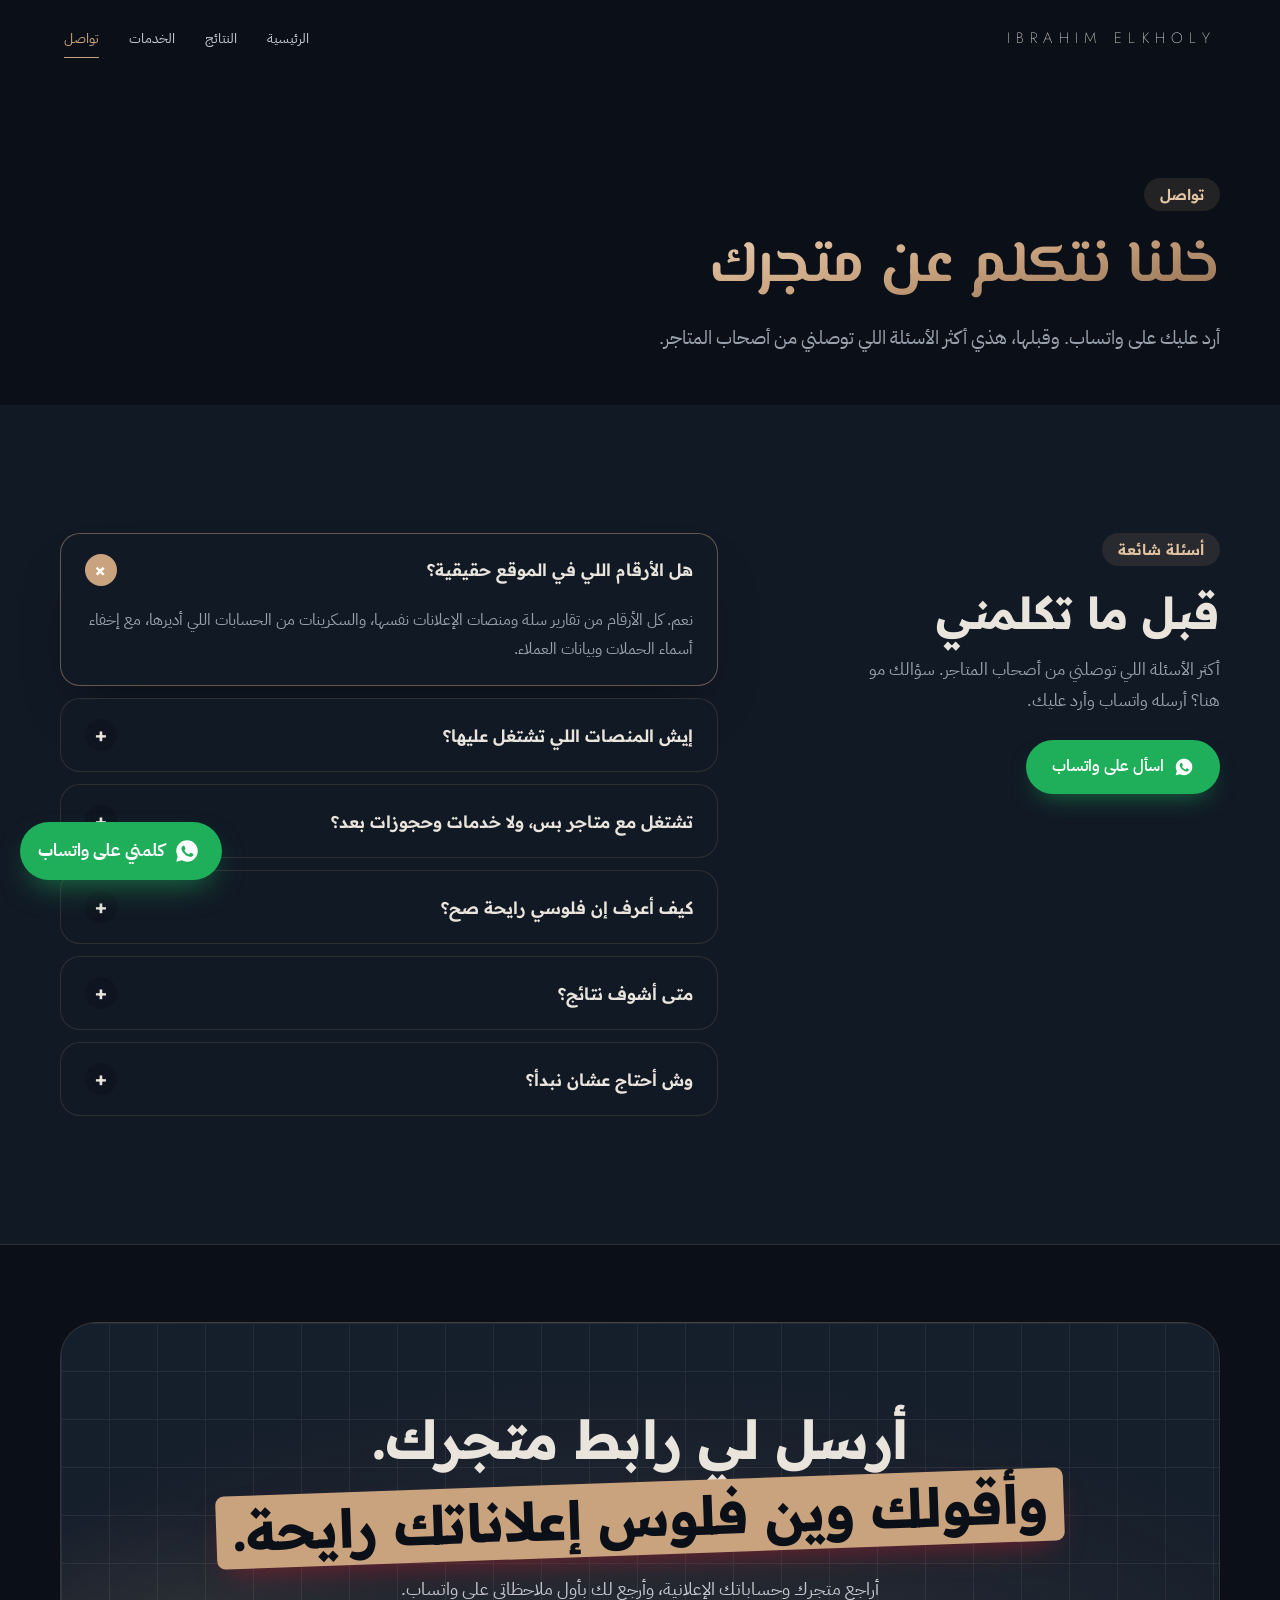
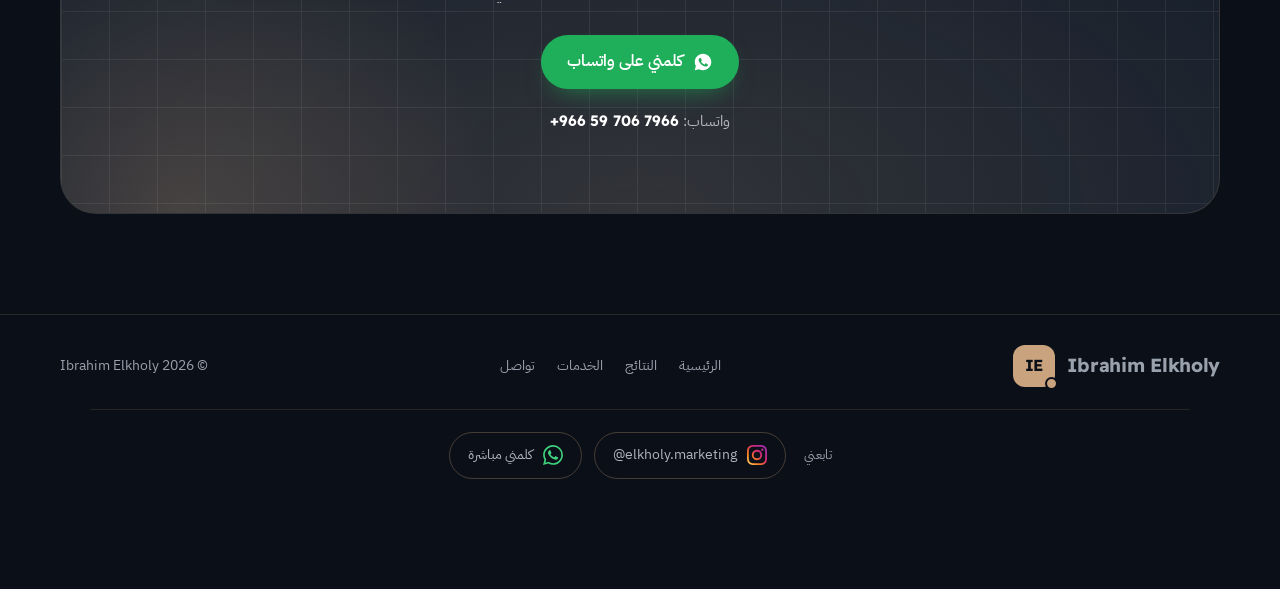
==== commit ad163690: "Instagram icon in brand gradient Co-Authored-By: Claude Opus 5.5 <noreply@anthropic.com> Claude-Sess" ====
--- a/contact.html
+++ b/contact.html
@@ -78,7 +78,7 @@
   </div>
   <div class="soc" aria-label="حساباتي على السوشيال ميديا">
   <span class="soc-t">تابعني</span>
-  <a href="https://www.instagram.com/elkholy.marketing/" target="_blank" rel="noopener me" aria-label="إنستجرام @elkholy.marketing"><img class="ico" src="img/icons/ig.svg" alt="" width="20" height="20"><span dir="ltr">@elkholy.marketing</span></a>
+  <a href="https://www.instagram.com/elkholy.marketing/" target="_blank" rel="noopener me" aria-label="إنستجرام @elkholy.marketing"><img class="ico" src="img/icons/ig.svg?v=2" alt="" width="20" height="20"><span dir="ltr">@elkholy.marketing</span></a>
   <a href="https://wa.me/966597067966" target="_blank" rel="noopener" aria-label="واتساب"><img class="ico" src="img/icons/wa.svg" alt="" width="20" height="20"><span>كلمني مباشرة</span></a>
  </div>
 </footer>
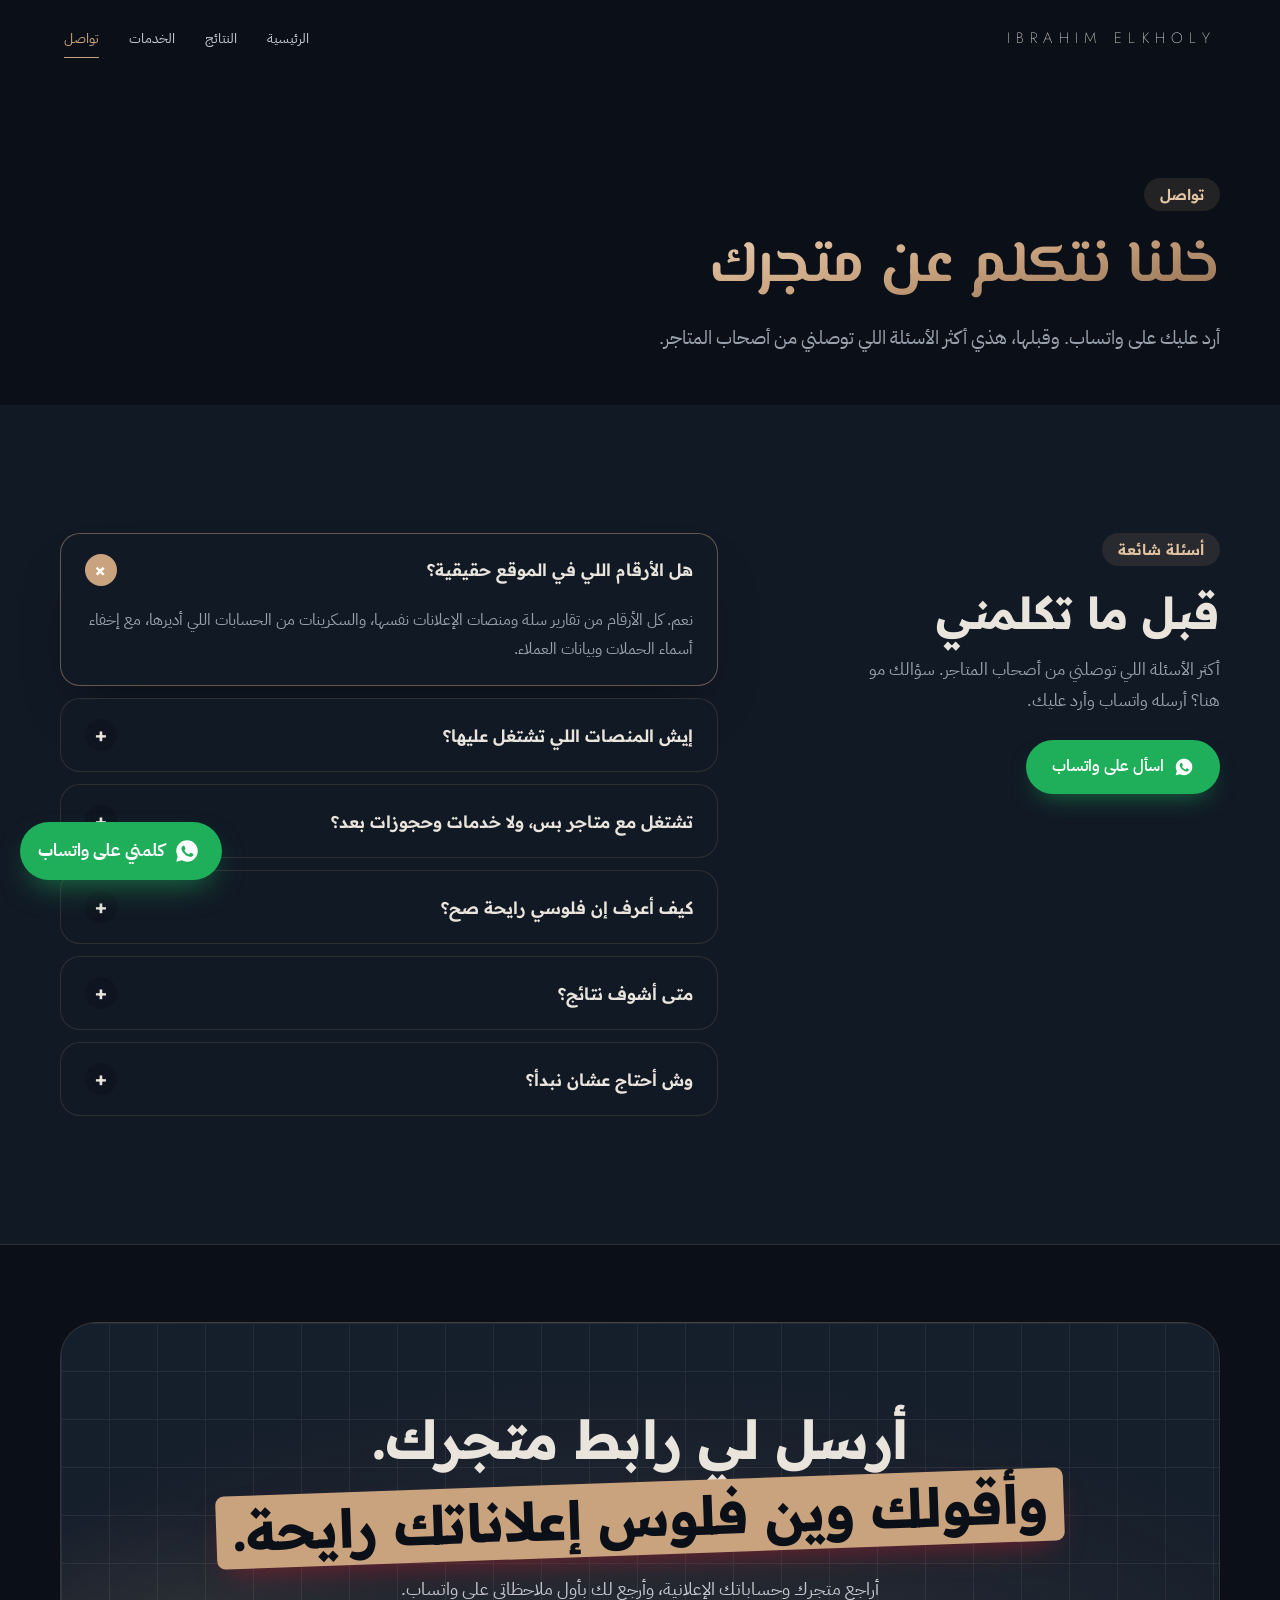
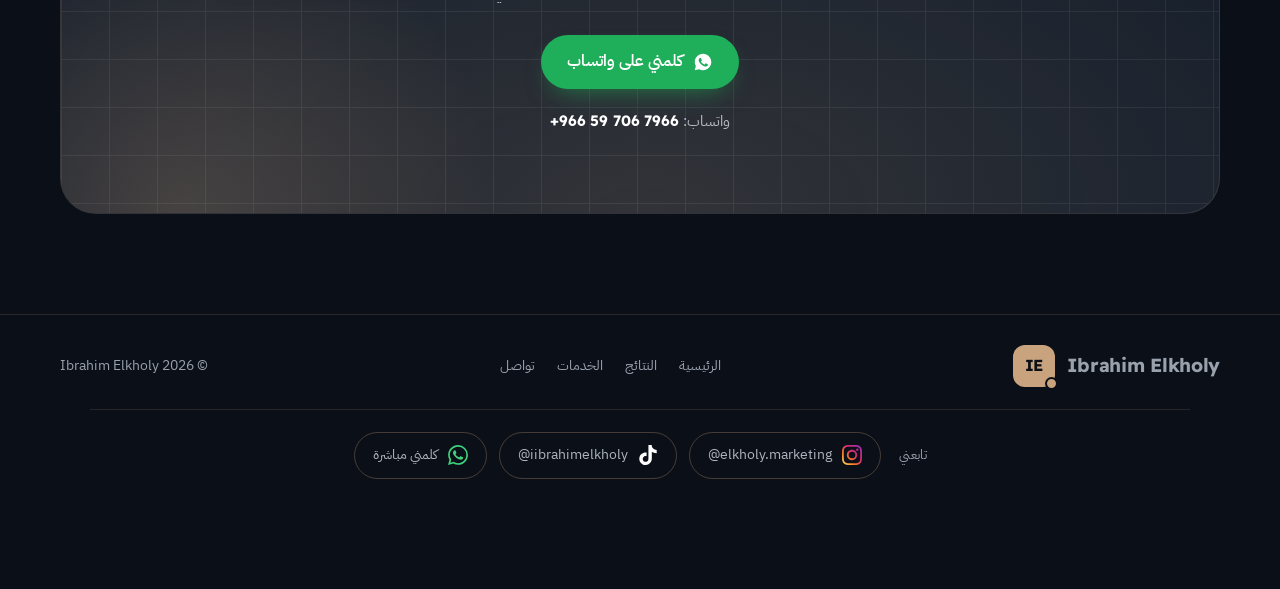
==== commit 39069272: "Footer: add TikTok link (@iibrahimelkholy) with icon; schema sameAs Co-Authored-By: Claude Opus 5.5 " ====
--- a/contact.html
+++ b/contact.html
@@ -18,7 +18,7 @@
 <meta property="og:site_name" content="Ibrahim Elkholy">
 <meta name="twitter:card" content="summary_large_image">
 <meta name="twitter:image" content="https://www.ibrahimelkholy.com/img/og.jpg">
-<script type="application/ld+json">{"@context": "https://schema.org", "@graph": [{"@type": "Person", "@id": "https://www.ibrahimelkholy.com/#person", "name": "إبراهيم الخولي", "alternateName": "Ibrahim Elkholy", "jobTitle": "Growth Director · Media Buyer", "sameAs": ["https://www.instagram.com/elkholy.marketing/"], "url": "https://www.ibrahimelkholy.com/", "image": "https://www.ibrahimelkholy.com/img/og.jpg", "knowsAbout": ["إعلانات سناب شات", "إعلانات جوجل", "إعلانات تيك توك", "إعلانات ميتا", "متاجر سلة", "التجارة الإلكترونية", "ميديا باينج"]}, {"@type": "ProfessionalService", "@id": "https://www.ibrahimelkholy.com/#service", "name": "Ibrahim Elkholy — إدارة إعلانات المتاجر", "url": "https://www.ibrahimelkholy.com/", "image": "https://www.ibrahimelkholy.com/img/og.jpg", "description": "إدارة إعلانات متاجر سلة والمتاجر السعودية على سناب وجوجل وتيك توك وميتا بهدف مبيعات حقيقية.", "areaServed": {"@type": "Country", "name": "Saudi Arabia"}, "founder": {"@id": "https://www.ibrahimelkholy.com/#person"}, "telephone": "+966597067966", "inLanguage": "ar", "hasOfferCatalog": {"@type": "OfferCatalog", "name": "الخدمات", "itemListElement": [{"@type": "Offer", "itemOffered": {"@type": "Service", "name": "إدارة الحملات الإعلانية"}}, {"@type": "Offer", "itemOffered": {"@type": "Service", "name": "صناعة محتوى إعلاني"}}, {"@type": "Offer", "itemOffered": {"@type": "Service", "name": "تتبع وتقارير أسبوعية"}}, {"@type": "Offer", "itemOffered": {"@type": "Service", "name": "متابعة طلبات متجر سلة"}}, {"@type": "Offer", "itemOffered": {"@type": "Service", "name": "CRM وتكرار الشراء"}}]}}]}</script>
+<script type="application/ld+json">{"@context": "https://schema.org", "@graph": [{"@type": "Person", "@id": "https://www.ibrahimelkholy.com/#person", "name": "إبراهيم الخولي", "alternateName": "Ibrahim Elkholy", "jobTitle": "Growth Director · Media Buyer", "sameAs": ["https://www.instagram.com/elkholy.marketing/", "https://www.tiktok.com/@iibrahimelkholy"], "url": "https://www.ibrahimelkholy.com/", "image": "https://www.ibrahimelkholy.com/img/og.jpg", "knowsAbout": ["إعلانات سناب شات", "إعلانات جوجل", "إعلانات تيك توك", "إعلانات ميتا", "متاجر سلة", "التجارة الإلكترونية", "ميديا باينج"]}, {"@type": "ProfessionalService", "@id": "https://www.ibrahimelkholy.com/#service", "name": "Ibrahim Elkholy — إدارة إعلانات المتاجر", "url": "https://www.ibrahimelkholy.com/", "image": "https://www.ibrahimelkholy.com/img/og.jpg", "description": "إدارة إعلانات متاجر سلة والمتاجر السعودية على سناب وجوجل وتيك توك وميتا بهدف مبيعات حقيقية.", "areaServed": {"@type": "Country", "name": "Saudi Arabia"}, "founder": {"@id": "https://www.ibrahimelkholy.com/#person"}, "telephone": "+966597067966", "inLanguage": "ar", "hasOfferCatalog": {"@type": "OfferCatalog", "name": "الخدمات", "itemListElement": [{"@type": "Offer", "itemOffered": {"@type": "Service", "name": "إدارة الحملات الإعلانية"}}, {"@type": "Offer", "itemOffered": {"@type": "Service", "name": "صناعة محتوى إعلاني"}}, {"@type": "Offer", "itemOffered": {"@type": "Service", "name": "تتبع وتقارير أسبوعية"}}, {"@type": "Offer", "itemOffered": {"@type": "Service", "name": "متابعة طلبات متجر سلة"}}, {"@type": "Offer", "itemOffered": {"@type": "Service", "name": "CRM وتكرار الشراء"}}]}}]}</script>
 <meta name="theme-color" content="#0B1018">
 <link rel="icon" href="data:image/svg+xml,%3Csvg xmlns=%27http://www.w3.org/2000/svg%27 viewBox=%270 0 64 64%27%3E%3Crect width=%2764%27 height=%2764%27 rx=%2716%27 fill=%27%23121318%27/%3E%3Ctext x=%2732%27 y=%2742%27 font-family=%27Arial%27 font-weight=%27700%27 font-size=%2728%27 fill=%27%23fff%27 text-anchor=%27middle%27%3EIE%3C/text%3E%3Ccircle cx=%2752%27 cy=%2752%27 r=%276%27 fill=%27%23A61E2B%27/%3E%3C/svg%3E">
 
@@ -79,6 +79,7 @@
   <div class="soc" aria-label="حساباتي على السوشيال ميديا">
   <span class="soc-t">تابعني</span>
   <a href="https://www.instagram.com/elkholy.marketing/" target="_blank" rel="noopener me" aria-label="إنستجرام @elkholy.marketing"><img class="ico" src="img/icons/ig.svg?v=2" alt="" width="20" height="20"><span dir="ltr">@elkholy.marketing</span></a>
+  <a href="https://www.tiktok.com/@iibrahimelkholy" target="_blank" rel="noopener me" aria-label="تيك توك @iibrahimelkholy"><img class="ico" src="img/icons/tt.svg" alt="" width="20" height="20"><span dir="ltr">@iibrahimelkholy</span></a>
   <a href="https://wa.me/966597067966" target="_blank" rel="noopener" aria-label="واتساب"><img class="ico" src="img/icons/wa.svg" alt="" width="20" height="20"><span>كلمني مباشرة</span></a>
  </div>
 </footer>
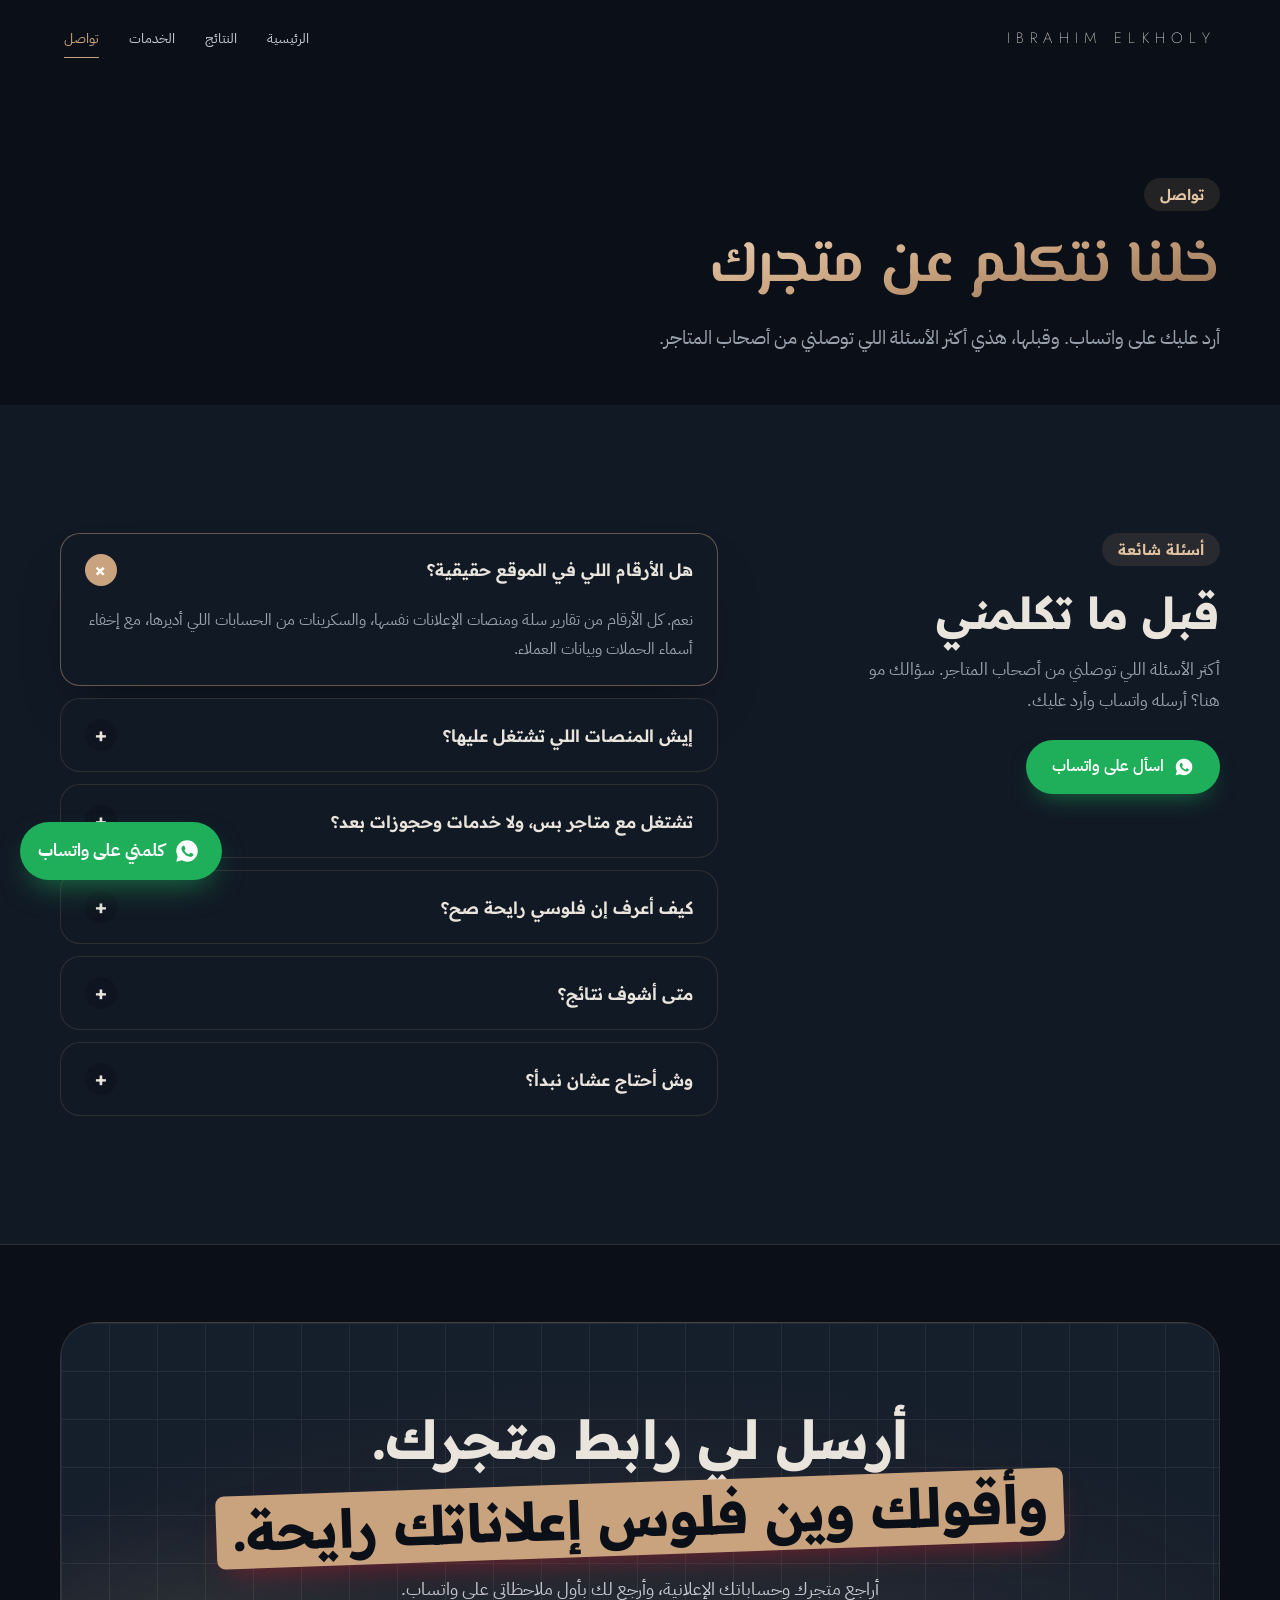
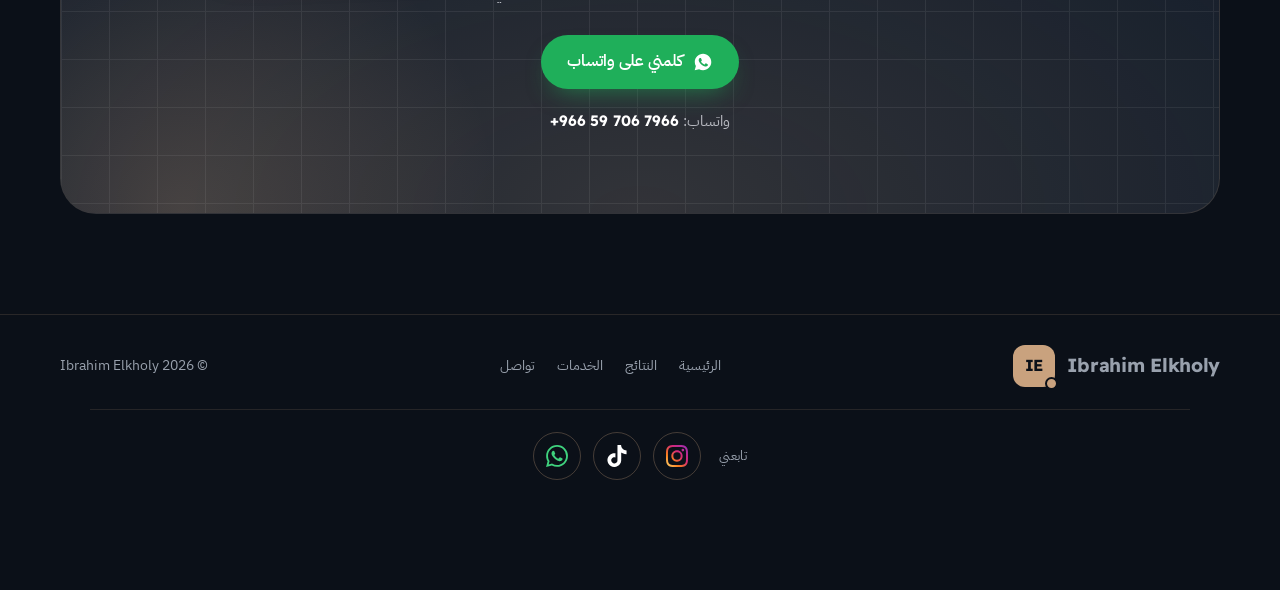
==== commit 77afc4cb: "Footer social: icon-only circular buttons Co-Authored-By: Claude Opus 5.5 <noreply@anthropic.com> Cl" ====
--- a/contact.html
+++ b/contact.html
@@ -26,7 +26,7 @@
 <link rel="preconnect" href="https://fonts.gstatic.com" crossorigin>
 <link href="https://fonts.googleapis.com/css2?family=Jost:wght@200;300&family=El+Messiri:wght@600;700&family=Readex+Pro:wght@400;500;600;700&family=IBM+Plex+Sans+Arabic:wght@400;500;600;700&display=swap" rel="stylesheet">
 <link rel="stylesheet" href="assets/site.css?v=3">
-<link rel="stylesheet" href="assets/dark.css?v=10">
+<link rel="stylesheet" href="assets/dark.css?v=11">
 </head>
 <body data-page="contact">
 <header id="top">
@@ -78,9 +78,9 @@
   </div>
   <div class="soc" aria-label="حساباتي على السوشيال ميديا">
   <span class="soc-t">تابعني</span>
-  <a href="https://www.instagram.com/elkholy.marketing/" target="_blank" rel="noopener me" aria-label="إنستجرام @elkholy.marketing"><img class="ico" src="img/icons/ig.svg?v=2" alt="" width="20" height="20"><span dir="ltr">@elkholy.marketing</span></a>
-  <a href="https://www.tiktok.com/@iibrahimelkholy" target="_blank" rel="noopener me" aria-label="تيك توك @iibrahimelkholy"><img class="ico" src="img/icons/tt.svg" alt="" width="20" height="20"><span dir="ltr">@iibrahimelkholy</span></a>
-  <a href="https://wa.me/966597067966" target="_blank" rel="noopener" aria-label="واتساب"><img class="ico" src="img/icons/wa.svg" alt="" width="20" height="20"><span>كلمني مباشرة</span></a>
+  <a href="https://www.instagram.com/elkholy.marketing/" target="_blank" rel="noopener me" aria-label="إنستجرام @elkholy.marketing"><img class="ico" src="img/icons/ig.svg?v=2" alt="" width="22" height="22"></a>
+  <a href="https://www.tiktok.com/@iibrahimelkholy" target="_blank" rel="noopener me" aria-label="تيك توك @iibrahimelkholy"><img class="ico" src="img/icons/tt.svg" alt="" width="22" height="22"></a>
+  <a href="https://wa.me/966597067966" target="_blank" rel="noopener" aria-label="واتساب"><img class="ico" src="img/icons/wa.svg" alt="" width="22" height="22"></a>
  </div>
 </footer>
 
--- a/assets/dark.css
+++ b/assets/dark.css
@@ -49,3 +49,7 @@
 footer .wrap + .soc{border-bottom:0;border-top:1px solid rgba(201,162,126,.14);padding:22px 5vw 0;margin:22px auto 0}
 
 footer .soc .ico{width:20px;height:20px;flex:none;display:block}
+
+footer .soc a{width:48px;height:48px;padding:0!important;justify-content:center;border-radius:50%!important}
+footer .soc .ico{width:22px;height:22px}
+
